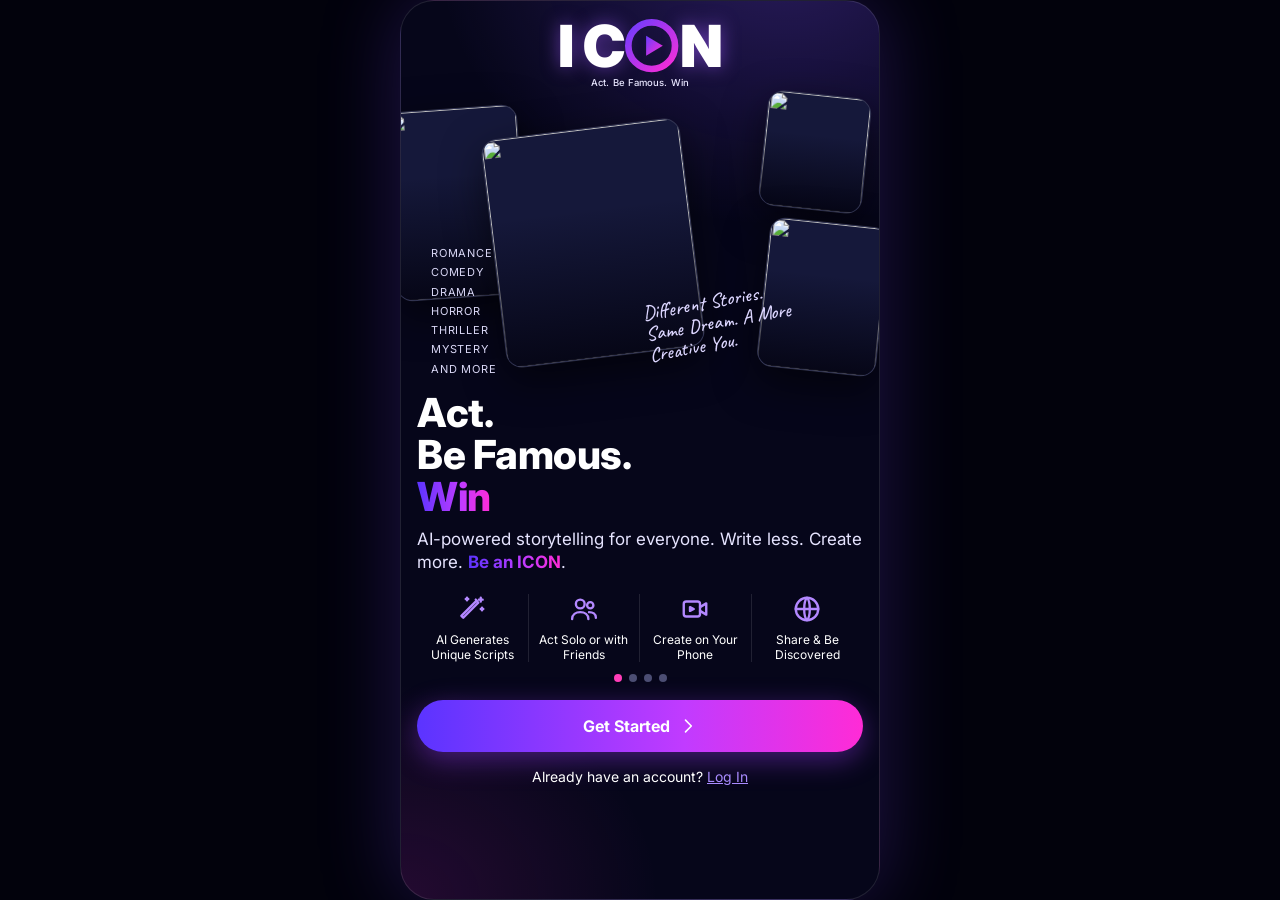
==== index.html @ f83b583f "Added files from Claude ICON project Initial commit" ====
<!doctype html><html><head><meta charset=utf8><meta name=viewport content="width=device-width,initial-scale=1,viewport-fit=cover"><style>:root{color-scheme:light;box-sizing:border-box;padding-top:env(safe-area-inset-top,0px);padding-bottom:env(safe-area-inset-bottom,0px)}html{scroll-padding-top:env(safe-area-inset-top,0px)}body{margin:0;padding:0;font:14px -apple-system,BlinkMacSystemFont,sans-serif;background:#fff;color:#000}img{max-width:100%}[hidden]:not([hidden=until-found i]){display:none!important}</style></head><body>
<title>ICON Stories</title>
<meta name="claude:viewport-fit-sides" content="cover">
<link rel="preconnect" href="https://fonts.googleapis.com">
<link href="https://fonts.googleapis.com/css2?family=Inter:wght@400;500;600;700;800;900&family=Caveat:wght@500&display=swap" rel="stylesheet">
<link rel="stylesheet" href="styles.css">
<style>html,body{background:#02020c;overflow:hidden}</style>
<div id="app" aria-live="polite"></div>
<script src="data.js"></script>
<script src="app.js"></script>
<script src="create.js"></script>

</body></html>
---- styles.css ----
:root{color-scheme:dark;
  --bg:#06061a;--bg2:#0b0c25;--card:#0f1230;--card2:#151937;--line:rgba(255,255,255,.11);
  --text:#fff;--mute:#a9a8c8;--v:#7c4dff;--v2:#a05bff;--p:#ff2bd6;--pink:#ff3db8;--ok:#3ddc97;--warn:#ffb020;--err:#ff5470;--blue:#1877f2;
  --grad:linear-gradient(90deg,#5b34ff,#c13bff 60%,#ff2bd6);
  --safe-b:env(safe-area-inset-bottom,0px);--safe-t:env(safe-area-inset-top,0px);
}
*{box-sizing:border-box;-webkit-tap-highlight-color:transparent}
html,body{margin:0;height:100%;background:#02020c;color:var(--text);font-family:Inter,system-ui,sans-serif;-webkit-font-smoothing:antialiased}
body{display:flex;justify-content:center}
button{font:inherit;color:inherit;background:none;border:0;cursor:pointer;padding:0}
input,select,textarea{font:inherit;color:inherit}
a{color:#a98bff}
#app{width:100%;max-width:480px;height:100%;position:relative;overflow:hidden;background:
 radial-gradient(120% 50% at 80% -5%,rgba(124,77,255,.28),transparent 60%),
 radial-gradient(90% 40% at 0% 100%,rgba(255,43,214,.12),transparent 60%),var(--bg)}
@media(min-width:520px){#app{height:min(100dvh,920px);margin:auto;border-radius:34px;border:1px solid var(--line);box-shadow:0 0 80px rgba(124,77,255,.25)}body{align-items:center}}
.screen{position:absolute;inset:0;overflow-y:auto;overflow-x:hidden;padding:calc(var(--safe-t) + 14px) 16px calc(96px + var(--safe-b));scrollbar-width:none}
.screen.noNav{padding-bottom:calc(28px + var(--safe-b))}
.screen::-webkit-scrollbar{display:none}
.hand{font-family:Caveat,cursive;font-weight:500;color:#dcd6ff;line-height:1.05}
.mute{color:var(--mute)}.sm{font-size:12.5px}.xs{font-size:11px}.center{text-align:center}
.row{display:flex;align-items:center;gap:10px}.sp{justify-content:space-between}.wrap{flex-wrap:wrap}.grow{flex:1;min-width:0}
.gt{background:var(--grad);-webkit-background-clip:text;background-clip:text;color:transparent}
h1{font-size:34px;line-height:1.05;margin:0;font-weight:800;letter-spacing:-.5px}
h2{font-size:19px;margin:0;font-weight:700}h3{font-size:15px;margin:0;font-weight:700}
svg.i{width:20px;height:20px;stroke:currentColor;fill:none;stroke-width:1.9;stroke-linecap:round;stroke-linejoin:round;flex:none}
svg.i.f{fill:currentColor;stroke:none}
/* logo */
.logo{display:inline-flex;flex-direction:column;align-items:center;gap:2px}
.logo .w{display:flex;align-items:center;font-weight:900;letter-spacing:-1px;line-height:1;text-shadow:0 0 18px rgba(160,91,255,.55)}
.logo .w svg{margin:0 1px}
.logo small{font-size:9.5px;font-weight:500;color:#e8e6ff;letter-spacing:.1px;white-space:nowrap}
/* buttons */
.btn{display:flex;align-items:center;justify-content:center;gap:8px;height:52px;border-radius:26px;font-weight:700;font-size:16px;width:100%;border:1px solid var(--line);background:var(--card2)}
.btn.pri{background:var(--grad);border:0;box-shadow:0 8px 28px rgba(160,60,255,.4)}
.btn.google{background:#fff;color:#1b1b2f;border:0}.btn.apple{background:#0e1124}.btn.fb{background:var(--blue);border:0}
.btn.ghost{background:transparent;border:1px solid rgba(160,91,255,.6);color:#d9ccff}
.btn.sm{height:38px;font-size:13.5px;border-radius:19px;width:auto;padding:0 16px}
.btn[disabled]{opacity:.45;cursor:not-allowed;box-shadow:none}
.btn.danger{border-color:rgba(255,84,112,.5);color:#ff8da1;background:transparent}
.iconbtn{width:40px;height:40px;border-radius:50%;display:grid;place-items:center;background:rgba(255,255,255,.06);border:1px solid var(--line)}
.chip{padding:0 15px;height:36px;border-radius:12px;background:var(--card);border:1px solid var(--line);display:inline-flex;align-items:center;gap:7px;font-size:13.5px;font-weight:500;white-space:nowrap;flex:none}
.chip.on{background:linear-gradient(90deg,#5b34ff,#9b4bff);border-color:transparent;font-weight:700}
.chips{display:flex;gap:8px;overflow-x:auto;scrollbar-width:none;margin:0 -16px;padding:2px 16px;scroll-padding:0 16px;touch-action:pan-x pan-y;-webkit-overflow-scrolling:touch;overscroll-behavior-x:contain;cursor:grab}
.chips::-webkit-scrollbar{display:none}
.pill{display:inline-flex;align-items:center;gap:5px;font-size:11px;font-weight:600;padding:3px 9px;border-radius:8px;background:rgba(255,255,255,.1);border:1px solid var(--line)}
.pill.pk{background:#ff2bd6}.pill.vi{background:#6a3dff}.pill.ok{background:rgba(61,220,151,.18);color:var(--ok);border-color:rgba(61,220,151,.4)}
.pill.warn{background:rgba(255,176,32,.15);color:var(--warn);border-color:rgba(255,176,32,.4)}.pill.err{background:rgba(255,84,112,.15);color:var(--err);border-color:rgba(255,84,112,.4)}
/* fields */
.field{display:flex;align-items:center;gap:12px;height:54px;border-radius:16px;background:var(--card);border:1px solid var(--line);padding:0 16px;margin-bottom:12px;color:var(--mute)}
.field input,.field select{flex:1;background:none;border:0;outline:0;color:#fff;min-width:0;height:100%;font-size:15px}
.field:focus-within{border-color:var(--v2);box-shadow:0 0 0 3px rgba(124,77,255,.2)}
.field.bad{border-color:var(--err)}
select option{background:#12142f;color:#fff}
.err-t{color:var(--err);font-size:12.5px;margin:-6px 4px 10px}
.card{background:var(--card);border:1px solid var(--line);border-radius:18px;padding:14px}
.card.glow{border-color:rgba(255,43,214,.7);box-shadow:0 0 18px rgba(255,43,214,.25)}
.sel{background:var(--card);border:1.5px solid var(--line);border-radius:16px;transition:.15s;text-align:center}
.sel.on{border-color:#ff3de8;box-shadow:0 0 16px rgba(255,43,214,.35);background:rgba(255,43,214,.07)}
.sel.off{opacity:.5}
.grid4{display:grid;grid-template-columns:repeat(4,1fr);gap:9px}
.genre{height:80px;display:flex;flex-direction:column;align-items:center;justify-content:center;gap:7px;font-size:13px;font-weight:500}
.genre svg{width:28px;height:28px}
.genre.on svg{color:var(--pink)}
.sec{display:flex;justify-content:space-between;align-items:center;margin:22px 0 11px}
.sec a,.link{font-size:13px;color:#fff;font-weight:500;display:inline-flex;align-items:center;gap:2px;background:none}
/* header */
.top{display:flex;align-items:center;gap:10px;margin-bottom:12px}
.avatar{width:42px;height:42px;border-radius:50%;object-fit:cover;border:2px solid #a05bff;flex:none}
.search{flex:1;height:44px;border-radius:14px;background:rgba(255,255,255,.06);border:1px solid var(--line);display:flex;align-items:center;gap:9px;padding:0 13px;color:var(--mute);font-size:13px;min-width:0}
.search input{flex:1;background:0;border:0;outline:0;color:#fff;min-width:0;font-size:13.5px}
.badge{position:absolute;top:-4px;right:-4px;background:#ff2d55;border-radius:10px;font-size:10px;font-weight:700;min-width:17px;height:17px;display:grid;place-items:center}
.pro{display:inline-flex;align-items:center;gap:6px;border:1.5px solid #c9a227;color:#ffd966;border-radius:14px;padding:6px 13px;font-weight:700;font-size:13.5px;background:rgba(201,162,39,.08)}
/* nav */
nav{position:absolute;left:0;right:0;bottom:0;height:calc(76px + var(--safe-b));padding-bottom:var(--safe-b);background:rgba(8,9,30,.94);backdrop-filter:blur(14px);border-top:1px solid var(--line);border-radius:26px 26px 0 0;display:grid;grid-template-columns:repeat(5,1fr);align-items:center;z-index:20}
nav button{display:flex;flex-direction:column;align-items:center;gap:4px;font-size:12px;color:#d7d6ee;height:100%;justify-content:center}
nav button.on{color:#a05bff;font-weight:700}
nav .plus{margin-top:-30px;height:auto}
nav .plus i{width:58px;height:58px;border-radius:50%;background:linear-gradient(135deg,#6b3dff,#c13bff);display:grid;place-items:center;box-shadow:0 0 0 4px rgba(124,77,255,.25),0 8px 24px rgba(124,77,255,.6)}
nav .plus.on{color:#fff}
nav svg.i{width:24px;height:24px}
/* posters */
.poster{position:relative;border-radius:16px;overflow:hidden;background:#15183a;flex:none}
.poster>img{position:absolute;inset:0;width:100%;height:100%;object-fit:cover}
.poster::after{content:"";position:absolute;inset:0;background:linear-gradient(180deg,transparent 35%,rgba(5,5,20,.92))}
.poster .in{position:absolute;left:0;right:0;bottom:0;padding:10px;z-index:2}
.poster .tl{position:absolute;left:8px;top:8px;z-index:2}
.hs{display:flex;gap:11px;overflow-x:auto;scroll-snap-type:x proximity;margin:0 -16px;padding:0 16px;scroll-padding:0 16px;scrollbar-width:none;touch-action:pan-x pan-y;-webkit-overflow-scrolling:touch;overscroll-behavior-x:contain}
.hs::-webkit-scrollbar{display:none}.hs>*{scroll-snap-align:start}
.stat{display:flex;gap:11px;font-size:12px;align-items:center;color:#e7e5ff}.stat span{display:inline-flex;gap:5px;align-items:center}.stat svg{width:15px;height:15px}
.hero{position:relative;height:410px;margin:0 -16px;overflow:hidden}
.hero .slides{display:flex;height:100%;overflow-x:auto;scroll-snap-type:x mandatory;scrollbar-width:none}
.hero .slides::-webkit-scrollbar{display:none}
.slide{flex:none;width:100%;scroll-snap-align:start;position:relative;padding:20px 18px;display:flex;flex-direction:column;justify-content:flex-end}
.slide>img{position:absolute;inset:0;width:100%;height:100%;object-fit:cover;object-position:60% 30%}
.slide::after{content:"";position:absolute;inset:0;background:linear-gradient(90deg,rgba(6,6,26,.9) 8%,rgba(6,6,26,.1) 70%),linear-gradient(0deg,rgba(6,6,26,1),transparent 45%)}
.slide>*{position:relative;z-index:2}
.dots{display:flex;gap:7px;justify-content:center}.dots i{width:8px;height:8px;border-radius:50%;background:#4b4d73}.dots i.on{background:var(--pink)}
.t-tabs{display:flex;justify-content:space-between;border-bottom:1px solid var(--line);margin-bottom:0}
.t-tabs button{padding:10px 6px;font-size:15px;color:#d1d0ee;border-bottom:2px solid transparent}
.t-tabs button.on{color:#fff;font-weight:700;border-color:#a05bff}
/* steps */
.steps{display:flex;align-items:center;margin:14px 0 18px}
.steps .s{display:flex;flex-direction:column;align-items:center;gap:6px;font-size:12px;color:#d1d0ee}
.steps .s b{width:34px;height:34px;border-radius:50%;border:1.5px solid #5a5c86;display:grid;place-items:center;font-size:14px}
.steps .s.on b{background:linear-gradient(135deg,#6b3dff,#c13bff);border-color:transparent;box-shadow:0 0 14px rgba(160,91,255,.7)}
.steps .s.on{color:#fff;font-weight:700}
.steps .s.done b{background:#6a3dff;border-color:transparent}
.steps .ln{flex:1;height:2px;background:#4b3fa8;margin:0 2px 20px}
.bar{height:8px;border-radius:5px;background:rgba(255,255,255,.1);overflow:hidden}.bar>i{display:block;height:100%;background:var(--grad);border-radius:5px;transition:width .3s}
/* profile */
.stats{display:grid;grid-template-columns:repeat(5,1fr);border:1px solid var(--line);border-radius:16px;background:var(--card);padding:12px 0}
.stats div{text-align:center;border-right:1px solid var(--line)}.stats div:last-child{border:0}.stats b{display:block;font-size:17px}.stats span{font-size:11px;color:var(--mute)}
.thumb{width:140px;flex:none;position:relative}
.thumb .poster{height:88px;border-radius:12px}.thumb .poster::after{display:none}
.dur{position:absolute;right:6px;bottom:6px;background:rgba(0,0,0,.7);border-radius:6px;padding:1px 6px;font-size:11px;z-index:2}
.pl{width:112px;flex:none;border:1px solid var(--line);border-radius:14px;overflow:hidden;background:var(--card)}
.pl .poster{height:62px;border-radius:0}.pl .poster::after{display:none}.pl .m{padding:7px 9px;display:flex;gap:7px;align-items:center;font-size:12px;font-weight:600}
/* sheets / modal */
.overlay{position:absolute;inset:0;z-index:70;background:rgba(2,2,14,.72);display:flex;align-items:flex-end;animation:fade .2s}
.sheet{width:100%;background:#10132f;border-radius:26px 26px 0 0;border:1px solid var(--line);padding:18px 16px calc(22px + var(--safe-b));max-height:88%;overflow:auto;animation:up .25s}
.sheet .grab{width:44px;height:4px;border-radius:2px;background:#4b4d73;margin:0 auto 14px}
@keyframes up{from{transform:translateY(40px);opacity:0}}@keyframes fade{from{opacity:0}}
.toast{position:absolute;left:16px;right:16px;bottom:96px;background:#1c1f45;border:1px solid rgba(160,91,255,.5);padding:12px 14px;border-radius:14px;z-index:90;font-size:13.5px;animation:up .25s;box-shadow:0 8px 30px rgba(0,0,0,.5)}
.player{position:absolute;inset:0;z-index:60;background:#000;display:flex;flex-direction:column}
.player video,.player .pimg{position:absolute;inset:0;width:100%;height:100%;object-fit:cover}
.player .shade{position:absolute;inset:0;background:linear-gradient(180deg,rgba(0,0,0,.5),transparent 25%,transparent 55%,rgba(0,0,0,.9))}
.player .ui{position:relative;z-index:3;flex:1;display:flex;flex-direction:column;padding:calc(var(--safe-t) + 14px) 16px calc(22px + var(--safe-b))}
.rail{position:absolute;right:12px;bottom:150px;display:flex;flex-direction:column;gap:18px;align-items:center;z-index:4}
.rail button{display:flex;flex-direction:column;align-items:center;gap:3px;font-size:12px}
.rail svg{width:30px;height:30px}
.cam{position:relative;border-radius:20px;overflow:hidden;background:#000;aspect-ratio:3/4;border:1px solid var(--line)}
.cam video{width:100%;height:100%;object-fit:cover;transform:scaleX(-1)}
.cam video.back{transform:none}
.rec-t{position:absolute;left:12px;top:12px;background:rgba(0,0,0,.6);border-radius:16px;padding:6px 12px;font-weight:600;display:flex;align-items:center;gap:8px;font-variant-numeric:tabular-nums}
.rec-t i{width:11px;height:11px;border-radius:50%;background:#ff3b30}
.rec-t.live i{animation:bl 1s infinite}@keyframes bl{50%{opacity:.2}}
.recbtn{width:76px;height:76px;border-radius:50%;border:4px solid #fff;display:grid;place-items:center;background:rgba(0,0,0,.25)}
.recbtn i{width:56px;height:56px;border-radius:50%;background:#ff3b30;transition:.15s}
.recbtn.live i{width:30px;height:30px;border-radius:8px}
.teleprompter{background:rgba(8,9,30,.82);backdrop-filter:blur(6px);border:1px solid var(--line);border-radius:16px;padding:12px;font-size:14px;line-height:1.5}
.line b{color:#d7b8ff}
.lock{display:flex;gap:10px;align-items:center;padding:12px;border:1px dashed #4b4d73;border-radius:14px;color:var(--mute);font-size:13px}
.ep{display:flex;gap:12px;align-items:center;padding:12px;border-radius:14px;background:var(--card);border:1px solid var(--line);margin-bottom:9px}
.ep .n{width:36px;height:36px;border-radius:10px;background:rgba(124,77,255,.2);display:grid;place-items:center;font-weight:800;color:#c9b3ff;flex:none}
.lb{display:flex;align-items:center;gap:12px;padding:11px 12px;border-radius:14px;background:var(--card);border:1px solid var(--line);margin-bottom:8px}
.lb .rk{width:30px;text-align:center;font-weight:800;font-size:16px}
.lb.me{border-color:var(--pink);background:rgba(255,43,214,.08)}
.lb img{width:46px;height:46px;border-radius:12px;object-fit:cover}
.chk{display:flex;gap:12px;align-items:flex-start;padding:11px 0;font-size:13.5px;border-bottom:1px solid var(--line)}
.chk .bx{width:22px;height:22px;border-radius:7px;border:1.5px solid #6b6d99;display:grid;place-items:center;flex:none;margin-top:1px}
.chk.on .bx{background:#6a3dff;border-color:#6a3dff}
.tier{border-radius:20px;border:1.5px solid var(--line);background:var(--card);padding:16px;margin-bottom:12px}
.tier.cur{border-color:#a05bff;box-shadow:0 0 18px rgba(124,77,255,.3)}.tier.rec{border-color:#ff3de8}
.tier ul{list-style:none;padding:0;margin:10px 0;display:grid;gap:7px;font-size:13.5px}
.tier li{display:flex;gap:8px;align-items:center}.tier li svg{color:var(--ok);width:17px;height:17px}
.spin{width:22px;height:22px;border-radius:50%;border:3px solid rgba(255,255,255,.2);border-top-color:#c13bff;animation:sp 1s linear infinite;flex:none}@keyframes sp{to{transform:rotate(360deg)}}
textarea{width:100%;background:var(--card);border:1px solid var(--line);border-radius:16px;padding:14px;min-height:76px;resize:none;outline:0;font-size:14px}
.drop{display:flex;flex-direction:column;gap:2px;flex:1;background:var(--card);border:1px solid var(--line);border-radius:14px;padding:8px 12px;min-width:0}
.drop label{font-size:11px;color:var(--mute)}.drop select{background:0;border:0;outline:0;font-size:14.5px;font-weight:500;appearance:none;width:100%}
.wel{background-size:cover;background-position:center}
.collage{position:relative;height:300px;margin:6px -16px 0}
.collage .poster{position:absolute;transform:rotate(-6deg);box-shadow:0 14px 40px rgba(0,0,0,.55);border:1px solid rgba(255,255,255,.12)}
.slides2{display:flex;overflow-x:auto;scroll-snap-type:x mandatory;margin:0 -16px;scrollbar-width:none}.slides2::-webkit-scrollbar{display:none}
.slides2>div{flex:none;width:100%;scroll-snap-align:start;padding:0 16px}
.feat{display:grid;grid-template-columns:repeat(4,1fr);margin:18px 0 12px}
.feat div{text-align:center;font-size:12px;padding:0 4px;border-right:1px solid var(--line);display:flex;flex-direction:column;align-items:center;gap:8px}.feat div:last-child{border:0}.feat svg{width:30px;height:30px;color:#b388ff}
.empty{text-align:center;color:var(--mute);padding:30px 10px;font-size:14px}
.hr{display:flex;align-items:center;gap:12px;color:var(--mute);font-size:13px;margin:14px 0}.hr:before,.hr:after{content:"";flex:1;height:1px;background:var(--line)}
@media (prefers-reduced-motion:reduce){*{animation:none!important;transition:none!important}}
:focus-visible{outline:2px solid #c9b3ff;outline-offset:2px}

/* logged-out landing */
.screen.landing{display:flex;flex-direction:column;padding-bottom:calc(20px + var(--safe-b));background:radial-gradient(120% 40% at 50% 100%,rgba(255,43,214,.22),transparent 70%)}
.lbar{display:flex;justify-content:space-between;align-items:center;margin-bottom:12px}
.lslides{flex:1;min-height:420px;display:flex;overflow-x:auto;scroll-snap-type:x mandatory;margin:0 -16px;scrollbar-width:none}.lslides::-webkit-scrollbar{display:none}
.ls{flex:none;width:100%;scroll-snap-align:center;padding:0 16px;position:relative}
.lcard{position:relative;height:100%;min-height:420px;border:1px solid var(--line);border-radius:22px;overflow:hidden;background:#0c0d26}
.lcap{position:absolute;inset:auto 0 0;padding:70px 18px 26px;background:linear-gradient(180deg,transparent,rgba(6,6,26,.96) 55%);text-align:center}
.lcap h1{font-size:30px}
.mosaic{display:grid;grid-template-columns:repeat(3,1fr);gap:8px;padding:8px}
.mcol{display:flex;flex-direction:column;gap:8px}
.mt{position:relative;border-radius:10px;overflow:hidden;background:#15183a}
.mt img{position:absolute;inset:0;width:100%;height:100%;object-fit:cover}
.mt::after{content:"";position:absolute;inset:0;background:linear-gradient(180deg,rgba(0,0,0,.05) 35%,rgba(5,5,20,.9))}
.mt b{position:absolute;left:8px;right:8px;bottom:8px;z-index:2;font-size:15px;font-weight:900;line-height:1;text-transform:uppercase;letter-spacing:.2px;text-shadow:0 2px 8px #000}
.mk{position:absolute;left:7px;top:7px;z-index:2}
.lfade{position:absolute;inset:0 16px auto;height:62%;overflow:hidden;opacity:.6;-webkit-mask-image:linear-gradient(#000 30%,transparent);mask-image:linear-gradient(#000 30%,transparent)}
.lbody{position:absolute;inset:auto 16px 6px}
.lbody h1{font-size:34px;margin-bottom:20px}
.lchk{list-style:none;margin:0;padding:0 8px;display:grid;gap:18px;font-size:18px}
.lchk li{display:flex;gap:14px;align-items:center;color:#e8e6ff}.lchk svg{color:#ff3db8;width:26px;height:26px;stroke-width:2.4}
.lcta{border:1.5px solid rgba(255,61,184,.65);background:linear-gradient(180deg,rgba(60,10,70,.55),rgba(40,8,50,.75));border-radius:20px;padding:18px}
.lcta b{font-size:17px}

/* bottom-sheet dropdown */
.dd{display:flex;align-items:center;justify-content:space-between;gap:8px;width:100%;min-width:0;text-align:left;background:var(--card);border:1px solid var(--line);border-radius:14px;padding:8px 12px;min-height:54px}
.dd .ddt{display:flex;flex-direction:column;gap:2px;min-width:0}
.dd .ddl{font-size:11px;color:var(--mute)}
.dd .ddv{font-size:14.5px;font-weight:500;white-space:nowrap;overflow:hidden;text-overflow:ellipsis}
.dd .ddv.ph{color:var(--mute)}
.dd svg{color:var(--mute);width:18px;height:18px}
.dd.cmp{min-height:48px}.dd.cmp .ddl{display:none}
.dd:active{border-color:var(--v2)}
.ddh{font-size:26px;font-weight:800;letter-spacing:-.3px;margin:4px 0 8px}
.ddlist{max-height:min(46dvh,420px);overflow-y:auto;scrollbar-width:none}.ddlist::-webkit-scrollbar{display:none}
.ddr{display:flex;justify-content:space-between;align-items:center;width:100%;height:60px;font-size:17px;text-align:left;border-bottom:1px solid var(--line)}
.ddr:last-child{border-bottom:0}
.ddr svg{width:22px;height:22px;color:#fff;opacity:0}
.ddr[aria-selected=true]{font-weight:700}.ddr[aria-selected=true] svg{opacity:1}
.overlay .sheet{border-radius:30px 30px 0 0;padding:14px 20px calc(26px + var(--safe-b))}

/* editor, filters, upload emphasis */
.capov{position:absolute;left:12px;right:12px;z-index:3;text-align:center;font-weight:800;font-size:20px;line-height:1.2;text-shadow:0 2px 10px #000,0 0 3px #000;pointer-events:none}
.capov.top{top:70px}.capov.middle{top:45%}.capov.bottom{bottom:130px}
.cam .capov{font-size:15px}.cam .capov.top{top:14px}.cam .capov.bottom{bottom:14px}
.upl{margin-top:14px;border:1.5px solid transparent;border-radius:18px;padding:14px;background:linear-gradient(var(--card),var(--card)) padding-box,var(--grad) border-box}
.upl .btn{margin-top:12px}
.ft{width:92px;flex:none;text-align:center;font-size:12px;border-radius:12px;border:2px solid transparent;padding:4px}
.ft img{width:100%;height:96px;object-fit:cover;border-radius:9px;display:block;margin-bottom:6px}
.ft[aria-pressed=true]{border-color:#ff3de8;font-weight:700}
.fgrid{display:grid;grid-template-columns:repeat(3,1fr);gap:8px;max-height:min(46dvh,400px);overflow-y:auto}
.fgrid .ft{width:auto}
.editor .ui{padding-bottom:calc(14px + var(--safe-b))}
.editor .stage{position:relative;flex:1;min-height:0;border-radius:16px;overflow:hidden;background:#000;display:grid;place-items:center;margin:10px 0}
.editor .stage video,.editor .stage img{width:100%;height:100%;object-fit:contain}
.editor .stage .capov.bottom{bottom:16px}.editor .stage .capov.top{top:16px}
.panel{background:rgba(12,14,40,.9);border:1px solid var(--line);border-radius:16px;padding:12px;min-height:150px}
.panel label{display:flex;justify-content:space-between;font-size:12.5px;color:var(--mute);margin-top:8px}
.panel input[type=range]{width:100%;accent-color:#a05bff;height:28px}
.etabs{display:flex;gap:6px;overflow-x:auto;scrollbar-width:none;margin:10px 0 8px}.etabs::-webkit-scrollbar{display:none}
.etabs .chip{height:34px;font-size:13px}
.mic{display:flex;align-items:flex-end;justify-content:center;gap:5px;height:90px;margin-top:18px}
.mic i{width:7px;border-radius:4px;background:var(--grad);height:12%;transition:height .08s}
.seg{display:flex;gap:6px;margin:14px 0 4px}.seg .chip{flex:1;justify-content:center}

/* comments */
.sheet.cmsheet{display:flex;flex-direction:column;height:82%;max-height:82%;overflow:hidden}
.cmlist{flex:1;min-height:0;overflow-y:auto;scrollbar-width:none;margin:0 -4px;padding:0 4px}.cmlist::-webkit-scrollbar{display:none}
.cmi{display:flex;gap:10px;padding:12px 0;border-bottom:1px solid var(--line)}.cmi:last-child{border:0}
.cmt{font-size:14.5px;line-height:1.45;margin-top:3px;word-break:break-word;white-space:pre-wrap}
.cmact{gap:14px;margin-top:6px;min-height:28px}
.cmlike{display:inline-flex;align-items:center;gap:5px;font-size:12.5px;color:var(--mute);padding:4px 2px}.cmlike svg{width:17px;height:17px}.cmlike.on{color:#ff3db8}
.cmlink{font-size:12.5px;font-weight:600;color:#c9b3ff;padding:4px 2px}
.cmbar{display:flex;align-items:center;gap:10px;padding-top:12px;border-top:1px solid var(--line);margin-top:8px}
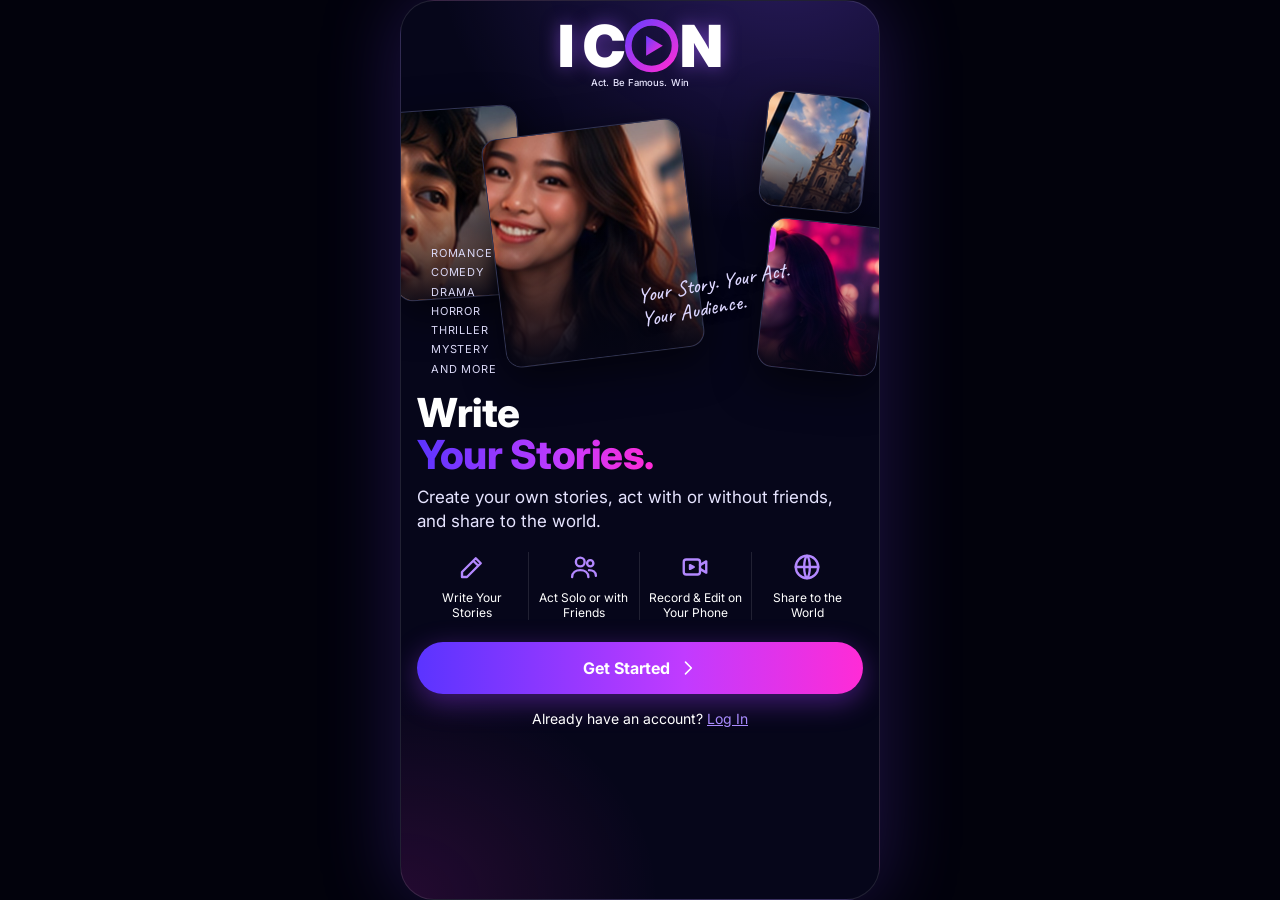
==== commit a4b710ad: "Added files and changes to app. Ver 1.1" ====
--- a/index.html
+++ b/index.html
@@ -1,5 +1,5 @@
 <!doctype html><html><head><meta charset=utf8><meta name=viewport content="width=device-width,initial-scale=1,viewport-fit=cover"><style>:root{color-scheme:light;box-sizing:border-box;padding-top:env(safe-area-inset-top,0px);padding-bottom:env(safe-area-inset-bottom,0px)}html{scroll-padding-top:env(safe-area-inset-top,0px)}body{margin:0;padding:0;font:14px -apple-system,BlinkMacSystemFont,sans-serif;background:#fff;color:#000}img{max-width:100%}[hidden]:not([hidden=until-found i]){display:none!important}</style></head><body>
-<title>ICON Stories</title>
+<title>ICON App Prototype</title>
 <meta name="claude:viewport-fit-sides" content="cover">
 <link rel="preconnect" href="https://fonts.googleapis.com">
 <link href="https://fonts.googleapis.com/css2?family=Inter:wght@400;500;600;700;800;900&family=Caveat:wght@500&display=swap" rel="stylesheet">
@@ -9,5 +9,6 @@
 <script src="data.js"></script>
 <script src="app.js"></script>
 <script src="create.js"></script>
+<script src="people.js"></script>
 
 </body></html>
--- a/styles.css
+++ b/styles.css
@@ -243,3 +243,41 @@
 .cmlike{display:inline-flex;align-items:center;gap:5px;font-size:12.5px;color:var(--mute);padding:4px 2px}.cmlike svg{width:17px;height:17px}.cmlike.on{color:#ff3db8}
 .cmlink{font-size:12.5px;font-weight:600;color:#c9b3ff;padding:4px 2px}
 .cmbar{display:flex;align-items:center;gap:10px;padding-top:12px;border-top:1px solid var(--line);margin-top:8px}
+
+.rpl{display:flex;flex-direction:column;gap:8px;margin-top:12px}
+.rpo{display:flex;align-items:center;gap:12px;min-height:52px;padding:12px 18px;border-radius:16px;background:var(--card);border:1px solid var(--line);color:#fff;font:600 15px Inter,sans-serif;text-align:left;cursor:pointer}
+.rpo .rd{width:20px;height:20px;border-radius:50%;border:2px solid #6b6d99;flex:none;position:relative}
+.rpo[aria-pressed=true]{border-color:var(--v);background:rgba(124,77,255,.16)}
+.rpo[aria-pressed=true] .rd{border-color:var(--v)}
+.rpo[aria-pressed=true] .rd::after{content:"";position:absolute;inset:3px;border-radius:50%;background:var(--v)}
+.rpt{width:100%;box-sizing:border-box;background:var(--card);border:1px solid var(--line);border-radius:16px;color:#fff;padding:14px 18px;font:500 15px Inter,sans-serif;resize:none}
+.rpt:focus{outline:2px solid var(--v);border-color:transparent}
+
+/* leaderboard v2 */
+.lbt{font-size:38px;text-align:center;margin:2px 0 4px;background:linear-gradient(90deg,#fff 40%,#ff7ae8);-webkit-background-clip:text;background-clip:text;color:transparent}
+.prizecard{margin:12px 0 4px;padding:14px;border-radius:18px;background:linear-gradient(135deg,rgba(124,77,255,.28),rgba(255,43,214,.16));border:1px solid rgba(255,200,61,.35)}
+.prow{display:grid;grid-template-columns:repeat(3,1fr);gap:8px}
+.pz{border-radius:14px;padding:10px 6px;text-align:center;background:rgba(6,6,26,.55);border:1px solid var(--line)}
+.pz span{display:block;font-size:12px;color:var(--mute);font-weight:700}.pz b{font-size:16px}
+.pz.p1{border-color:#ffc83d}.pz.p1 b{color:#ffd86b;font-size:18px}.pz.p2 b{color:#dfe5ff}.pz.p3 b{color:#ffb070}
+.podium{display:grid;grid-template-columns:1fr 1.2fr 1fr;gap:8px;align-items:end;margin:14px 0 10px}
+.pod{position:relative;border-radius:18px;overflow:hidden;border:1px solid var(--line);cursor:pointer;aspect-ratio:3/4.5;background:var(--card)}
+.pod.p1{aspect-ratio:3/5.2;border:2px solid #ffc83d;box-shadow:0 0 26px rgba(255,200,61,.45)}
+.pod.p2{border-color:#c9d1ff}.pod.p3{border-color:#ff9a3d}
+.pod img{position:absolute;inset:0;width:100%;height:100%;object-fit:cover}
+.pod .shade{position:absolute;inset:0;background:linear-gradient(180deg,rgba(6,6,26,0) 35%,rgba(6,6,26,.92))}
+.pod .rn{position:absolute;left:8px;top:6px;display:grid;justify-items:center;line-height:1}.pod .rn b{font-size:26px;text-shadow:0 2px 6px rgba(0,0,0,.6)}
+.pod .info{position:absolute;left:8px;right:8px;bottom:8px;display:grid;gap:4px;justify-items:start}
+.pod .pt{font-size:13px;line-height:1.15;display:-webkit-box;-webkit-line-clamp:2;-webkit-box-orient:vertical;overflow:hidden}.pod.p1 .pt{font-size:15px}
+.pod .pg{font-size:10.5px;padding:2px 8px}.pod .pv{display:flex;align-items:center;gap:5px;font-weight:700;font-size:13px}.pod .pv .i{width:15px}
+.prz{background:linear-gradient(90deg,#ffd86b,#ff9f3d);color:#2a1700;font-weight:800;border-radius:999px;padding:3px 10px;font-size:12.5px}
+.lbr{display:flex;align-items:center;gap:10px;padding:10px 10px;margin-bottom:8px;border-radius:16px;background:var(--card);border:1px solid var(--line)}
+.lbr.me{border-color:#a05bff;background:rgba(124,77,255,.14)}
+.lbr .rk{width:24px;text-align:center;font-weight:800;font-size:17px;flex:none}
+.lbr img{width:56px;height:48px;border-radius:10px;object-fit:cover;flex:none}
+.lbr .tt{display:block;white-space:nowrap;overflow:hidden;text-overflow:ellipsis}
+.lbr .pg{font-size:11px;padding:2px 8px}.lbr .vw{display:flex;align-items:center;gap:5px;justify-content:flex-end}.lbr .vw .i{width:16px}.lbr .lc{margin-top:2px;white-space:nowrap}
+.dotsb{width:32px;height:36px;color:#d9d7f5;flex:none;display:grid;place-items:center}
+.ptable{display:grid;gap:6px;margin-top:10px}.ptable>div{display:grid;grid-template-columns:70px repeat(3,1fr);gap:6px;align-items:center;padding:10px;border-radius:12px;background:var(--card);text-align:center}
+.ptable>div span:first-child{text-align:left;color:var(--mute);font-weight:700}.ptable .ph{background:none;color:var(--mute);font-size:12px;padding:0 10px}
+.prow2{display:flex;align-items:center;gap:10px;padding:10px 0;border-bottom:1px solid var(--line)}
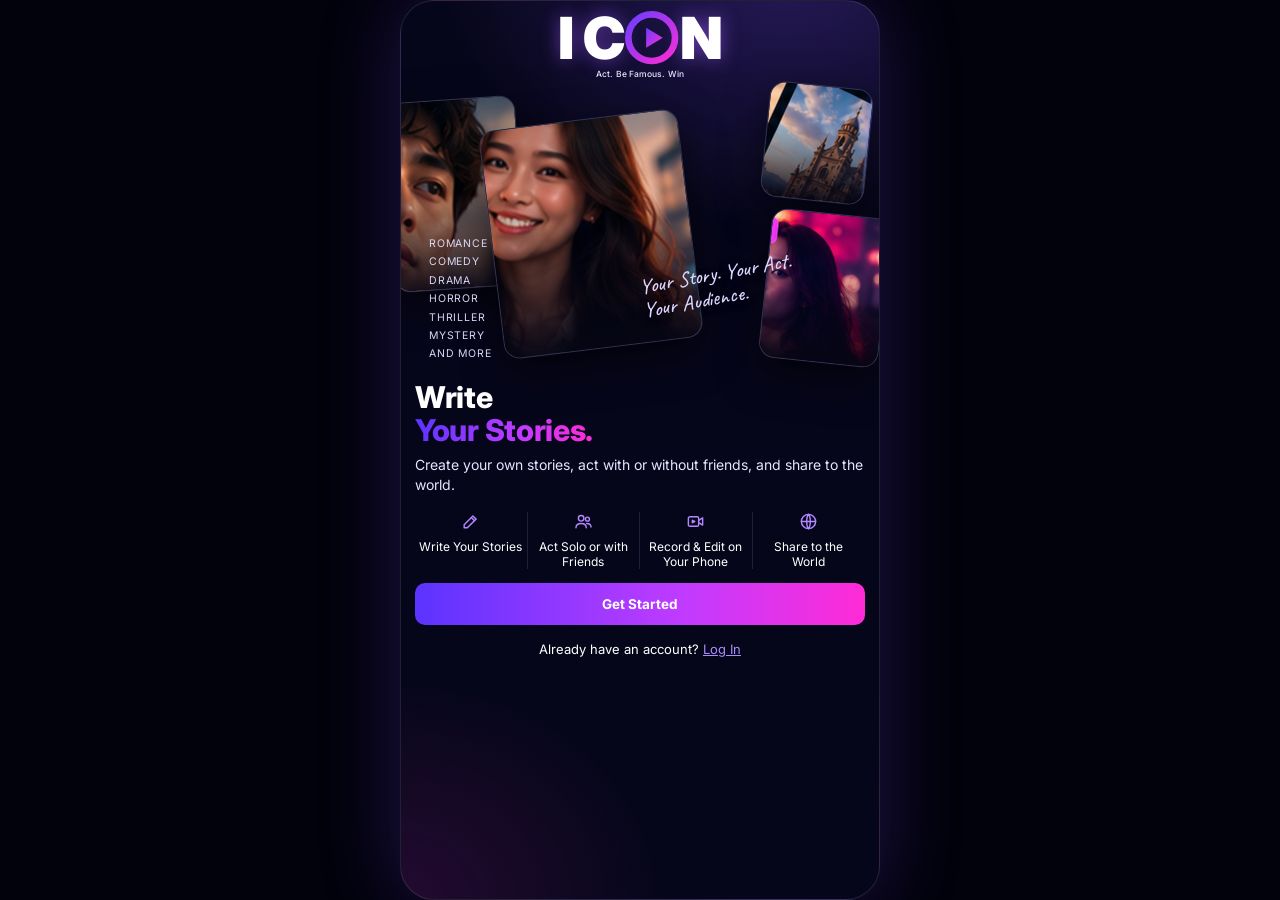
==== commit 1eb38c71: "Add files via upload" ====
--- a/index.html
+++ b/index.html
@@ -8,7 +8,8 @@
 <div id="app" aria-live="polite"></div>
 <script src="data.js"></script>
 <script src="app.js"></script>
+<script src="ui.js"></script>
+<script src="social.js"></script>
 <script src="create.js"></script>
-<script src="people.js"></script>
 
 </body></html>
--- a/styles.css
+++ b/styles.css
@@ -71,14 +71,6 @@
 .search input{flex:1;background:0;border:0;outline:0;color:#fff;min-width:0;font-size:13.5px}
 .badge{position:absolute;top:-4px;right:-4px;background:#ff2d55;border-radius:10px;font-size:10px;font-weight:700;min-width:17px;height:17px;display:grid;place-items:center}
 .pro{display:inline-flex;align-items:center;gap:6px;border:1.5px solid #c9a227;color:#ffd966;border-radius:14px;padding:6px 13px;font-weight:700;font-size:13.5px;background:rgba(201,162,39,.08)}
-/* nav */
-nav{position:absolute;left:0;right:0;bottom:0;height:calc(76px + var(--safe-b));padding-bottom:var(--safe-b);background:rgba(8,9,30,.94);backdrop-filter:blur(14px);border-top:1px solid var(--line);border-radius:26px 26px 0 0;display:grid;grid-template-columns:repeat(5,1fr);align-items:center;z-index:20}
-nav button{display:flex;flex-direction:column;align-items:center;gap:4px;font-size:12px;color:#d7d6ee;height:100%;justify-content:center}
-nav button.on{color:#a05bff;font-weight:700}
-nav .plus{margin-top:-30px;height:auto}
-nav .plus i{width:58px;height:58px;border-radius:50%;background:linear-gradient(135deg,#6b3dff,#c13bff);display:grid;place-items:center;box-shadow:0 0 0 4px rgba(124,77,255,.25),0 8px 24px rgba(124,77,255,.6)}
-nav .plus.on{color:#fff}
-nav svg.i{width:24px;height:24px}
 /* posters */
 .poster{position:relative;border-radius:16px;overflow:hidden;background:#15183a;flex:none}
 .poster>img{position:absolute;inset:0;width:100%;height:100%;object-fit:cover}
@@ -281,3 +273,306 @@
 .ptable{display:grid;gap:6px;margin-top:10px}.ptable>div{display:grid;grid-template-columns:70px repeat(3,1fr);gap:6px;align-items:center;padding:10px;border-radius:12px;background:var(--card);text-align:center}
 .ptable>div span:first-child{text-align:left;color:var(--mute);font-weight:700}.ptable .ph{background:none;color:var(--mute);font-size:12px;padding:0 10px}
 .prow2{display:flex;align-items:center;gap:10px;padding:10px 0;border-bottom:1px solid var(--line)}
+
+/* ============ v2: compact, Instagram-style ============ */
+body{font-size:13px}
+h1{font-size:22px;letter-spacing:-.3px;line-height:1.1}
+h2{font-size:15px}h3{font-size:13.5px}
+.sm{font-size:12px}.xs{font-size:10.5px}
+.ell{white-space:nowrap;overflow:hidden;text-overflow:ellipsis}
+.screen{padding:calc(var(--safe-t) + 6px) 14px calc(88px + var(--safe-b))}
+.screen.noNav{padding-bottom:calc(20px + var(--safe-b))}
+.screen.flush{padding:0;overflow:hidden}
+svg.i{width:19px;height:19px;stroke-width:1.8}
+svg.i.fs{fill:currentColor}
+.btn{height:42px;font-size:13.5px;border-radius:10px;gap:6px}
+.btn.pri{box-shadow:none}
+.btn.sm{height:30px;font-size:12.5px;border-radius:8px;padding:0 12px}
+.btn.glass{background:rgba(255,255,255,.16);border:0;backdrop-filter:blur(8px);color:#fff}
+.iconbtn{width:34px;height:34px}
+.chip{height:30px;padding:0 12px;border-radius:15px;font-size:12.5px}
+.chips{gap:6px}.chips.sub{margin-top:10px}
+.field{height:44px;border-radius:12px;padding:0 12px;margin-bottom:10px;gap:10px}
+.field input,.field select{font-size:14px}
+.field.sm2{height:40px;margin:4px 0 8px}
+.card{border-radius:14px;padding:12px}
+.sec{margin:16px 0 8px}
+.sec h2{font-size:14.5px}
+.sec a,.link{font-size:12px}
+.avatar{width:36px;height:36px;border-width:1.5px}
+.pill{font-size:10.5px;padding:2px 8px;border-radius:7px}
+.dd{min-height:44px;border-radius:12px;padding:6px 12px}.dd .ddv{font-size:13.5px}.dd .ddl{font-size:10.5px}
+.dd.cmp{min-height:42px}
+.ddh{font-size:18px;margin:2px 0 6px}
+.ddr{height:46px;font-size:14.5px}
+.overlay .sheet,.sheet{padding:12px 16px calc(18px + var(--safe-b));border-radius:20px 20px 0 0}
+.sheet .grab{margin-bottom:10px;height:3px;width:36px}
+.toast{bottom:calc(76px + var(--safe-b));padding:10px 12px;font-size:12.5px;border-radius:12px}
+.empty{padding:26px 10px;font-size:13px}
+.hand{font-size:inherit}
+.stat{font-size:11.5px;gap:10px}.stat svg{width:14px;height:14px}
+textarea{border-radius:12px;padding:10px 12px;min-height:60px;font-size:13px}
+.bar{height:6px}
+.err-t{font-size:11.5px}
+.hr{margin:10px 0;font-size:12px}
+.logo small{font-size:8.5px}
+
+/* floating bottom nav (Facebook-style pill) */
+nav{position:absolute;left:14px;right:14px;bottom:calc(10px + var(--safe-b));height:48px;padding:0 6px;border-radius:24px;border:1px solid var(--line);background:rgba(16,18,44,.86);backdrop-filter:blur(18px);-webkit-backdrop-filter:blur(18px);display:flex;justify-content:space-around;align-items:center;z-index:20;box-shadow:0 8px 26px rgba(0,0,0,.5)}
+nav button{position:relative;width:52px;height:38px;border-radius:19px;display:grid;place-items:center;color:#cfcde8}
+nav button.on{background:rgba(255,255,255,.13);color:#fff}
+nav svg.i{width:23px;height:23px;stroke-width:1.7}
+nav .me{width:25px;height:25px;border-radius:50%;object-fit:cover;display:block}
+nav button.on .me{box-shadow:0 0 0 2px #14163a,0 0 0 3.5px #b86bff}
+
+/* header */
+.hdr{display:flex;align-items:center;justify-content:space-between;height:40px;margin-bottom:2px;gap:6px}
+.hlogo{cursor:pointer;display:flex}
+.hbtn{width:36px;height:36px;display:grid;place-items:center;border-radius:50%;color:#fff;position:relative;flex:none}
+.hbtn svg.i{width:22px;height:22px}
+.dot{position:absolute;top:3px;right:2px;min-width:15px;height:15px;border-radius:8px;background:#ff3040;font-size:9px;font-weight:700;display:grid;place-items:center;padding:0 3px;color:#fff;border:1.5px solid var(--bg)}
+.htitle{font-size:15px;font-weight:700;flex:1;text-align:center}.htitle.left{text-align:left;font-size:17px}
+.hside{width:36px;display:flex;justify-content:flex-end}
+.search{flex:1;height:36px;border-radius:10px;background:rgba(255,255,255,.08);border:0;display:flex;align-items:center;gap:8px;padding:0 10px;color:var(--mute);min-width:0}
+.search input{flex:1;background:0;border:0;outline:0;color:#fff;min-width:0;font-size:13.5px}
+.search svg.i{width:17px;height:17px}
+
+/* tabs & single-line filters */
+.tabs{display:flex;gap:13px;overflow-x:auto;scrollbar-width:none;border-bottom:1px solid var(--line);margin:0 -14px;padding:0 14px;cursor:grab}
+.tabs::-webkit-scrollbar{display:none}
+.tabs button{flex:none;padding:9px 0 8px;font-size:12.5px;font-weight:600;color:var(--mute);border-bottom:2px solid transparent;white-space:nowrap}
+.tabs button.on{color:#fff;border-color:#fff}
+.fline{display:flex;gap:6px;overflow-x:auto;scrollbar-width:none;margin:8px -14px 6px;padding:0 14px;flex-wrap:nowrap}
+.fline::-webkit-scrollbar{display:none}
+.fc{flex:none;display:inline-flex;align-items:center;gap:4px;height:28px;padding:0 9px 0 11px;border-radius:14px;background:rgba(255,255,255,.08);border:1px solid var(--line);font-size:12px;font-weight:600;white-space:nowrap}
+.fc.on{background:rgba(124,77,255,.28);border-color:rgba(160,110,255,.7)}
+.fc svg.i{width:13px;height:13px;color:var(--mute)}
+
+/* video cards and explore grid */
+.vc{flex:none;cursor:pointer}
+.vc .poster::after,.egi::after{content:"";position:absolute;inset:0;background:linear-gradient(180deg,transparent 45%,rgba(4,4,16,.85))}
+.vc .in{padding:7px}
+.vt{font-weight:700;font-size:11.5px;line-height:1.15;display:-webkit-box;-webkit-line-clamp:2;-webkit-box-orient:vertical;overflow:hidden}
+.vs{display:flex;align-items:center;gap:4px;font-size:10.5px;color:#e7e5ff;margin-top:2px}.vs svg.i{width:11px;height:11px}
+.rk{position:absolute;left:6px;top:6px;z-index:2;background:rgba(0,0,0,.6);border-radius:6px;min-width:18px;height:18px;padding:0 5px;display:grid;place-items:center;font-size:11px;font-weight:800}
+.fg{position:absolute;right:6px;top:5px;z-index:2;font-size:13px;line-height:1;text-shadow:0 1px 4px rgba(0,0,0,.6)}
+.pl{position:absolute;z-index:2;right:6px;bottom:6px;width:18px;height:18px;border-radius:50%;background:rgba(0,0,0,.5);display:grid;place-items:center}.pl svg{width:9px;height:9px}
+.vc .pl{display:none}
+.eg{display:grid;grid-template-columns:repeat(3,1fr);gap:2px;margin:6px -14px 0}
+.egi{position:relative;aspect-ratio:3/4;overflow:hidden;background:#15183a;cursor:pointer}
+.egi img{position:absolute;inset:0;width:100%;height:100%;object-fit:cover}
+.egi .rk{top:5px;left:5px}
+.egm{position:absolute;left:6px;bottom:5px;z-index:2;display:flex;align-items:center;gap:3px;font-size:10.5px;font-weight:700}.egm svg.i{width:11px;height:11px}
+.egt{position:absolute;left:6px;right:6px;bottom:19px;z-index:2;font-size:10.5px;font-weight:600;line-height:1.15;display:-webkit-box;-webkit-line-clamp:1;-webkit-box-orient:vertical;overflow:hidden;opacity:.95}
+.stag{position:absolute;left:5px;top:5px;z-index:2;font-size:9.5px;font-weight:700;background:rgba(0,0,0,.65);padding:2px 6px;border-radius:5px}.stag.warn{background:rgba(255,176,32,.9);color:#2a1700}
+.ring{display:inline-grid;place-items:center;border-radius:50%;padding:2px;background:linear-gradient(135deg,#7c4dff,#c13bff 55%,#ff2bd6);flex:none}
+.ring img{width:100%;height:100%;border-radius:50%;object-fit:cover;border:2px solid var(--bg);display:block;box-sizing:border-box}
+.urow{display:flex;align-items:center;gap:10px;padding:7px 0}
+.un{display:block;font-size:13px;white-space:nowrap;overflow:hidden;text-overflow:ellipsis}
+.cta{display:flex;align-items:center;gap:10px;margin-top:18px;padding:10px 12px;border-radius:12px;background:linear-gradient(135deg,rgba(91,52,255,.22),rgba(255,43,214,.1));border:1px solid var(--line);cursor:pointer}
+.cta b{font-size:13px}
+
+/* hero (autoplay featured) */
+.hero2{position:relative;margin:0 -14px;height:330px;overflow:hidden;background:#0b0c25}
+.hslides{display:flex;height:100%;overflow-x:auto;scroll-snap-type:x mandatory;scrollbar-width:none}.hslides::-webkit-scrollbar{display:none}
+.hs2{flex:none;width:100%;position:relative;scroll-snap-align:start;overflow:hidden}
+.hs2 video{position:absolute;inset:0;width:100%;height:100%;object-fit:cover}
+.hsh{position:absolute;inset:0;background:linear-gradient(180deg,rgba(6,6,26,.5),transparent 25%,transparent 40%,rgba(6,6,26,.96))}
+.hin{position:absolute;left:14px;right:60px;bottom:52px;cursor:pointer}
+.hin h1{font-size:25px;margin:6px 0 2px}
+.htag{font-family:Caveat,cursive;font-size:17px;color:#e6e0ff;line-height:1.05}
+.hmeta{font-size:11px;color:#d4d2f2;margin-top:5px}
+.hbtns{position:absolute;left:14px;bottom:12px;display:flex;gap:8px}
+.hmute{position:absolute;right:12px;bottom:12px;width:30px;height:30px;border-radius:50%;background:rgba(0,0,0,.5);display:grid;place-items:center}.hmute svg.i{width:16px;height:16px}
+.hdots{position:absolute;top:8px;left:14px;right:14px;display:flex;gap:4px}.hdots i{flex:1;height:2.5px;border-radius:2px;background:rgba(255,255,255,.3)}.hdots i.on{background:#fff}
+
+/* story page */
+.shero{position:relative;margin:0 -14px;height:300px;overflow:hidden}
+.shero>img{position:absolute;inset:0;width:100%;height:100%;object-fit:cover;object-position:50% 25%}
+.shade2{position:absolute;inset:0;background:linear-gradient(180deg,rgba(6,6,26,.55),transparent 28%,transparent 45%,rgba(6,6,26,.97))}
+.stop{position:absolute;left:12px;right:12px;top:calc(var(--safe-t) + 6px);display:flex;justify-content:space-between;z-index:2}
+.gbtn{width:32px;height:32px;border-radius:50%;background:rgba(0,0,0,.45);display:grid;place-items:center;backdrop-filter:blur(6px)}.gbtn svg.i{width:17px;height:17px}
+.sinfo{position:absolute;left:14px;right:14px;bottom:12px}
+.sinfo h1{font-size:24px}
+.sqb{width:42px;height:42px;border-radius:10px;display:grid;place-items:center;background:var(--card2);border:1px solid var(--line);flex:none}.sqb.on{color:#ff3db8}.sqb.on2{color:#a98bff}
+.sstat{margin:2px 0 8px}
+.syn{line-height:1.5;color:#e6e4ff;font-size:12.5px;margin:0}
+.eprow{display:flex;gap:10px;align-items:center;padding:7px 0;cursor:pointer;border-bottom:1px solid var(--line)}.eprow:last-child{border:0}
+.pstats{display:flex;justify-content:space-around;text-align:center}.pstats b{display:block;font-size:15px}.pstats span{font-size:11px;color:var(--mute)}
+
+/* reel body (player + clips) */
+.rail2{position:absolute;right:8px;bottom:92px;display:flex;flex-direction:column;gap:13px;align-items:center;z-index:6}
+.rail2 button{display:flex;flex-direction:column;align-items:center;gap:2px;font-size:11px;font-weight:600;color:#fff;text-shadow:0 1px 4px rgba(0,0,0,.7);min-width:36px}
+.rail2 svg.i{width:25px;height:25px;filter:drop-shadow(0 1px 3px rgba(0,0,0,.6))}
+.rail2 button.on{color:#ff3b6b}.rail2 button.on2{color:#ffd24a}
+.rinfo{position:absolute;left:12px;right:62px;bottom:78px;z-index:6;text-shadow:0 1px 4px rgba(0,0,0,.7)}
+.rn{font-size:13px}
+.fbtn{border:1px solid rgba(255,255,255,.75);border-radius:6px;padding:2px 9px;font-size:11.5px;font-weight:700;color:#fff;text-shadow:none}
+.rt{font-size:12.5px;margin-top:7px;line-height:1.35;display:-webkit-box;-webkit-line-clamp:2;-webkit-box-orient:vertical;overflow:hidden}
+.rm{display:flex;align-items:center;gap:5px;font-size:11px;margin-top:5px;color:#e7e5ff}.rm svg.i{width:12px;height:12px}
+.rlink{color:#fff;font-weight:700;text-decoration:underline;text-underline-offset:2px}
+.player .rail2{bottom:70px}.player .rinfo{bottom:22px}
+.player .ptop{position:absolute;left:10px;right:10px;top:calc(var(--safe-t) + 8px);display:flex;justify-content:space-between;align-items:center;z-index:6}
+.pbtn{width:34px;height:34px;border-radius:50%;background:rgba(0,0,0,.4);display:grid;place-items:center}.pbtn svg.i{width:19px;height:19px}
+.pep{font-size:11.5px;font-weight:600;background:rgba(0,0,0,.4);padding:4px 10px;border-radius:12px}
+.pmid{position:absolute;inset:60px 60px 140px 0;z-index:3;display:grid;place-items:center}
+.bigplay{width:60px;height:60px;border-radius:50%;background:rgba(0,0,0,.5);display:grid;place-items:center}.bigplay svg.i{width:26px;height:26px}
+.pbar{position:absolute;left:0;right:0;bottom:0;height:2.5px;background:rgba(255,255,255,.2);z-index:7}.pbar i{display:block;height:100%;width:0;background:#fff}
+.pnote{position:absolute;left:12px;right:12px;top:70px;z-index:6;font-size:11px;background:rgba(0,0,0,.55);padding:6px 10px;border-radius:8px;text-align:center}
+.player .shade{background:linear-gradient(180deg,rgba(0,0,0,.45),transparent 22%,transparent 55%,rgba(0,0,0,.78))}
+.player video,.player .pimg{object-fit:cover}
+
+/* clips */
+.clips{position:absolute;inset:0;overflow-y:auto;scroll-snap-type:y mandatory;scrollbar-width:none;background:#000}.clips::-webkit-scrollbar{display:none}
+.clip{position:relative;height:100%;scroll-snap-align:start;scroll-snap-stop:always;overflow:hidden;background:#000}
+.clip>video{position:absolute;inset:0;width:100%;height:100%;object-fit:cover}
+.clip>.shade{position:absolute;inset:0;background:linear-gradient(180deg,rgba(0,0,0,.5),transparent 20%,transparent 55%,rgba(0,0,0,.8));pointer-events:none}
+.clip .cpp{position:absolute;left:50%;top:46%;transform:translate(-50%,-50%);z-index:5;pointer-events:none}
+.hpop{position:absolute;left:50%;top:44%;z-index:5;width:90px;height:90px;margin:-45px 0 0 -45px;color:#ff3b6b;opacity:0;pointer-events:none}.hpop svg{width:100%;height:100%}
+.clip.pop .hpop{animation:hp .7s ease-out}@keyframes hp{0%{opacity:0;transform:scale(.4)}25%{opacity:1;transform:scale(1.1)}100%{opacity:0;transform:scale(1.3)}}
+.ctop{position:absolute;left:0;right:0;top:0;z-index:12;display:flex;justify-content:space-between;align-items:center;padding:calc(var(--safe-t) + 8px) 10px 0 14px}
+.ctop h2{font-size:20px;text-shadow:0 1px 6px rgba(0,0,0,.6)}
+.ctop .hbtn svg.i{filter:drop-shadow(0 1px 3px rgba(0,0,0,.6))}
+
+/* comments */
+.sheet.cmsheet{display:flex;flex-direction:column;height:74%;max-height:74%;overflow:hidden;padding-bottom:calc(12px + var(--safe-b))}
+.cmhead{display:flex;justify-content:space-between;align-items:center;margin:0 0 6px}.cmhead b{font-size:14px}
+.cmlist{flex:1;min-height:0;overflow-y:auto;scrollbar-width:none;margin:0 -4px;padding:0 4px}.cmlist::-webkit-scrollbar{display:none}
+.cmi{display:flex;gap:9px;padding:8px 0;align-items:flex-start;border:0}
+.cav{width:30px;height:30px;border-radius:50%;object-fit:cover;flex:none}
+.cmi.rp .cav{width:22px;height:22px}
+.cmh{display:flex;gap:6px;align-items:center;font-size:12px;flex-wrap:wrap}.cmh b{font-size:12px}.cmh .mute{font-size:11px}
+.you{background:#ff2bd6;border-radius:5px;padding:0 5px;font-size:9.5px;font-weight:700}
+.cmt{font-size:13px;line-height:1.35;margin-top:1px;word-break:break-word;white-space:pre-wrap}
+.cmact{display:flex;gap:14px;align-items:center;margin-top:3px}
+.cmlink{font-size:11.5px;font-weight:600;color:var(--mute);padding:2px 0}
+.cmview{display:flex;align-items:center;gap:8px;margin-top:6px;font-size:11.5px;font-weight:600;color:var(--mute)}.cmview i{width:22px;height:1px;background:#6b6d99;display:block}
+.cmreps{margin-top:2px;padding-left:2px}
+.cmlk{display:flex;flex-direction:column;align-items:center;gap:1px;font-size:10.5px;color:var(--mute);width:28px;flex:none;padding-top:4px}.cmlk svg.i{width:15px;height:15px}.cmlk.on{color:#ff3db8}
+.cmrb{display:flex;justify-content:space-between;align-items:center;font-size:11.5px;background:rgba(255,255,255,.07);border-radius:8px;padding:6px 10px;margin-top:6px}
+.cmbar{display:flex;align-items:center;gap:8px;padding-top:8px;border-top:1px solid var(--line);margin-top:6px}
+.cmfield{flex:1;height:36px;border-radius:18px;background:rgba(255,255,255,.08);display:flex;align-items:center;padding:0 12px}.cmfield input{flex:1;background:0;border:0;outline:0;color:#fff;font-size:13px;min-width:0}
+.cmpost{font-size:13px;font-weight:700;color:#8f7bff;padding:0 4px}.cmpost[disabled]{opacity:.35}
+
+/* notifications */
+.nrow{display:flex;align-items:center;gap:10px;padding:8px 0}
+.nrow .nt{font-size:12.5px;line-height:1.35;cursor:pointer}.nrow .nt b{font-weight:700}
+.nth{width:38px;height:38px;border-radius:6px;overflow:hidden;flex:none;cursor:pointer}.nth img{width:100%;height:100%;object-fit:cover;display:block}
+.ring.new{background:linear-gradient(135deg,#ffb020,#ff2bd6 60%,#7c4dff)}
+.nsec{font-size:14px;font-weight:700;margin:14px 0 4px}
+.reqrow{cursor:pointer;padding:6px 0 10px}
+.stack{position:relative;width:44px;height:44px;flex:none}.stack img{position:absolute;width:30px;height:30px;border-radius:50%;object-fit:cover;border:2px solid var(--bg)}
+.bdot{width:8px;height:8px;border-radius:50%;background:#4d6bff;flex:none}
+.sysav{width:44px;height:44px;border-radius:50%;background:#1c1f45;display:grid;place-items:center;flex:none;position:relative;border:1px solid var(--line)}.sysav .logo{display:none}.sysav i{display:grid;color:#b99bff}
+.tabs3{display:flex;border-bottom:1px solid var(--line);margin:0 -14px}.tabs3 button{flex:1;padding:10px 4px 9px;font-size:12.5px;font-weight:600;color:var(--mute);border-bottom:2px solid transparent}.tabs3 button.on{color:#fff;border-color:#fff}
+
+/* profile */
+.pstats5{display:grid;grid-template-columns:repeat(5,1fr);border-top:1px solid var(--line);border-bottom:1px solid var(--line);padding:8px 0}
+.pst{text-align:center;display:block}.pst b{display:block;font-size:14.5px}.pst span{font-size:10.5px;color:var(--mute)}
+.camb{position:absolute;right:-2px;bottom:-2px;width:22px;height:22px;border-radius:50%;background:#1d2a6b;border:2px solid var(--bg);display:grid;place-items:center}
+.vfy{background:#6a3dff;border-radius:50%;width:15px;height:15px;display:inline-grid;place-items:center;font-size:10px}
+.ptabs{display:flex;border-bottom:1px solid var(--line);margin:0 -14px}.ptabs button{flex:1;height:38px;display:grid;place-items:center;color:var(--mute);border-bottom:2px solid transparent}.ptabs button.on{color:#fff;border-color:#fff}.ptabs svg.i{width:21px;height:21px}
+.plic{width:40px;height:40px;border-radius:10px;background:rgba(124,77,255,.2);color:#c9b3ff;display:grid;place-items:center;flex:none}
+.srow{display:flex;align-items:center;gap:12px;width:100%;padding:11px 2px;border-bottom:1px solid var(--line);font-size:13.5px}.srow:last-of-type{border:0}.srow svg.i{width:20px;height:20px;color:#c9b3ff}
+.seg2{display:flex;background:rgba(255,255,255,.08);border-radius:8px;padding:2px}.seg2 button{padding:4px 10px;border-radius:6px;font-size:12px;font-weight:600;color:var(--mute)}.seg2 button.on{background:#6a3dff;color:#fff}
+
+/* leaderboard */
+.pstrip{display:flex;align-items:center;gap:10px;margin:2px 0 6px;padding:6px 10px;border-radius:10px;background:linear-gradient(135deg,rgba(124,77,255,.25),rgba(255,43,214,.12));border:1px solid rgba(255,200,61,.3);font-size:12px;white-space:nowrap;overflow:hidden}
+.pstrip b{font-size:12px}.pstrip .p1{color:#ffd86b}.pstrip .p2{color:#dfe5ff}.pstrip .p3{color:#ffb070}
+.podium{display:grid;grid-template-columns:1fr 1.15fr 1fr;gap:6px;align-items:end;margin:8px 0 8px}
+.pod{position:relative;border-radius:12px;overflow:hidden;border:1px solid var(--line);cursor:pointer;aspect-ratio:3/4;background:var(--card)}
+.pod.p1{aspect-ratio:3/4.35;border:1.5px solid #ffc83d;box-shadow:0 0 18px rgba(255,200,61,.35)}.pod.p2{border-color:#c9d1ff}.pod.p3{border-color:#ff9a3d}
+.pod img{position:absolute;inset:0;width:100%;height:100%;object-fit:cover}
+.pod .shade{position:absolute;inset:0;background:linear-gradient(180deg,rgba(6,6,26,0) 35%,rgba(6,6,26,.92))}
+.pod .rn{position:absolute;left:6px;top:4px;display:flex;align-items:center;gap:2px;line-height:1}.pod .rn b{font-size:17px;text-shadow:0 2px 6px rgba(0,0,0,.6)}
+.pod .fg{top:5px;right:6px}
+.pod .info{position:absolute;left:6px;right:6px;bottom:6px;display:grid;gap:2px}
+.pod .pt{font-size:11px;line-height:1.15;display:-webkit-box;-webkit-line-clamp:2;-webkit-box-orient:vertical;overflow:hidden}.pod.p1 .pt{font-size:12px}
+.pod .pv{display:flex;align-items:center;gap:4px;font-weight:700;font-size:11px}.pod .pv .i{width:12px}
+.prz{background:linear-gradient(90deg,#ffd86b,#ff9f3d);color:#2a1700;font-weight:800;border-radius:999px;padding:1px 8px;font-size:10.5px;justify-self:start}
+.lbl{display:grid}
+.lbr{display:flex;align-items:center;gap:9px;padding:6px 8px;border-radius:10px;cursor:pointer}
+.lbr.me{background:rgba(124,77,255,.16)}
+.lbr .rk{position:static;background:none;font-size:13px;width:18px;text-align:center;font-weight:800;color:var(--mute);padding:0;display:block}
+.lbr img{width:34px;height:34px;border-radius:8px;object-fit:cover;flex:none}
+.lbr .tt{display:block;font-size:12.5px;white-space:nowrap;overflow:hidden;text-overflow:ellipsis}
+.lbr .fgs{font-size:14px}.lbr .vw{display:flex;align-items:center;gap:4px;font-size:12px;min-width:48px;justify-content:flex-end}.lbr .vw .i{width:13px}
+
+/* create: camera */
+.cam2{position:absolute;inset:0;background:#000}
+.camstage{position:absolute;inset:0;overflow:hidden}
+.camstage>video{position:absolute;inset:0;width:100%;height:100%;object-fit:cover}
+.camoff{position:absolute;inset:0;display:grid;place-items:center;text-align:center;padding:30px;background:radial-gradient(circle at 50% 40%,rgba(124,77,255,.3),#06061a 70%)}
+.camtop{position:absolute;left:0;right:0;top:0;z-index:8;display:flex;align-items:center;justify-content:space-between;padding:calc(var(--safe-t) + 8px) 10px 6px}
+.cbtn{width:34px;height:34px;border-radius:50%;background:rgba(0,0,0,.4);display:grid;place-items:center;color:#fff}.cbtn[disabled]{opacity:.4}
+.camttl{font-size:13.5px;font-weight:700;text-shadow:0 1px 6px rgba(0,0,0,.6);max-width:60%;text-align:center}
+.rect{display:inline-flex;align-items:center;gap:6px;background:rgba(0,0,0,.5);padding:4px 10px;border-radius:12px;font-variant-numeric:tabular-nums}.rect i{width:8px;height:8px;border-radius:50%;background:#ff3b30;animation:bl 1s infinite}
+.camnote{position:absolute;left:50%;top:calc(var(--safe-t) + 52px);transform:translateX(-50%);z-index:8;display:flex;align-items:center;gap:6px;font-size:11px;background:rgba(0,0,0,.5);backdrop-filter:blur(6px);padding:5px 10px;border-radius:12px;white-space:nowrap}
+.camrail{position:absolute;right:10px;top:104px;z-index:8;display:grid;gap:14px}
+.camrail button{display:grid;justify-items:center;gap:2px;font-size:9.5px;font-weight:600;text-shadow:0 1px 4px #000}
+.camrail button span{width:38px;height:38px;border-radius:50%;background:rgba(0,0,0,.4);display:grid;place-items:center}.camrail button.on span{background:#6a3dff}
+.cdown{position:absolute;inset:0;z-index:9;place-items:center;font-size:96px;font-weight:800;background:rgba(0,0,0,.35)}
+.cambot{position:absolute;left:0;right:0;bottom:0;z-index:8;display:flex;align-items:center;justify-content:space-around;padding:30px 20px calc(24px + var(--safe-b));background:linear-gradient(0deg,rgba(0,0,0,.7),transparent)}
+.gal{display:grid;justify-items:center;gap:3px;font-size:10.5px;font-weight:600;width:60px;cursor:pointer}.gal span{width:40px;height:40px;border-radius:10px;border:2px solid #fff;display:grid;place-items:center;background:rgba(255,255,255,.12)}.gal.off,.gal.dis{opacity:.45}
+.shut{position:relative;width:74px;height:74px;display:grid;place-items:center}
+.shut svg{position:absolute;inset:0;width:100%;height:100%}.shut .trk{fill:none;stroke:rgba(255,255,255,.9);stroke-width:4}.shut .prg{fill:none;stroke:#ff3b30;stroke-width:5;stroke-dasharray:220;stroke-dashoffset:220;stroke-linecap:round}
+.shut i{width:56px;height:56px;border-radius:50%;background:#ff3b30;transition:.15s}.shut.live i{width:28px;height:28px;border-radius:7px}.shut[disabled]{opacity:.4}
+/* create: crop */
+.crop{position:absolute;inset:0;display:flex;flex-direction:column;background:#05050f}
+.crop .camtop{position:relative;padding-bottom:4px}
+.tbtn{display:flex;align-items:center;gap:2px;font-size:14px;font-weight:600;height:34px;padding:0 8px;border-radius:8px}.tbtn.pri{background:var(--grad);padding:0 16px}
+.tbtn svg.i{width:18px;height:18px}
+.cstage{flex:1;min-height:0;display:grid;place-items:center;padding:4px 0}
+.cframe{position:relative;height:100%;aspect-ratio:9/16;max-width:100%;border-radius:12px;overflow:hidden;background:#000}
+.cframe video{width:100%;height:100%;object-fit:cover}
+.crnote{position:absolute;left:8px;top:8px;font-size:10px;background:rgba(0,0,0,.6);padding:3px 8px;border-radius:8px}
+.cpp2{position:absolute;left:50%;top:50%;transform:translate(-50%,-50%);width:54px;height:54px;border-radius:50%;background:rgba(0,0,0,.5);display:grid;place-items:center}.cpp2.hide{display:none}
+.warn{margin:2px 14px 4px;padding:6px 10px;border-radius:8px;background:rgba(255,176,32,.14);border:1px solid rgba(255,176,32,.4);color:var(--warn);font-size:11.5px}
+.etabs2{display:flex;justify-content:space-around;padding:6px 8px 2px}
+.etabs2 button{display:grid;justify-items:center;gap:2px;font-size:10.5px;color:var(--mute);width:60px}.etabs2 button span{width:34px;height:34px;border-radius:50%;background:rgba(255,255,255,.08);display:grid;place-items:center}.etabs2 button.on{color:#fff}.etabs2 button.on span{background:#6a3dff}
+.cpanel{padding:4px 16px calc(14px + var(--safe-b));min-height:112px;max-height:150px;overflow-y:auto;scrollbar-width:none}
+.cpanel label{display:flex;justify-content:space-between;font-size:11.5px;color:var(--mute);margin-top:4px}
+.cpanel input[type=range]{width:100%;accent-color:#a05bff;height:22px;margin:0}
+.ft{width:70px;font-size:10.5px;padding:3px}.ft img{height:62px;margin-bottom:3px}
+/* create: details */
+.dscreen{padding-bottom:calc(76px + var(--safe-b))}
+.dtop{display:flex;gap:12px;margin:6px 0 4px;align-items:flex-start}
+.cover{position:relative;width:84px;height:150px;border-radius:10px;overflow:hidden;background:#15183a;flex:none;border:1px solid var(--line)}
+.cover img{position:absolute;inset:0;width:100%;height:100%;object-fit:cover}.cph{position:absolute;inset:0;display:grid;place-items:center;color:#6b6d99}
+.cover span{position:absolute;left:0;right:0;bottom:0;padding:14px 0 6px;font-size:10.5px;font-weight:700;background:linear-gradient(0deg,rgba(0,0,0,.8),transparent)}
+.lrow{display:flex;justify-content:space-between;align-items:center;margin-top:8px}.lrow label{font-size:12px;font-weight:600}
+.tlink{font-size:11.5px;font-weight:600;color:#8f7bff}
+.seg3{display:flex;background:rgba(255,255,255,.07);border-radius:10px;padding:2px;margin:12px 0 4px}.seg3 button{flex:1;height:30px;border-radius:8px;font-size:12.5px;font-weight:600;color:var(--mute)}.seg3 button.on{background:#2a2e66;color:#fff}
+.drows{margin-top:10px;border-top:1px solid var(--line)}
+.drow{display:flex;align-items:center;gap:10px;width:100%;height:46px;border-bottom:1px solid var(--line);font-size:13.5px;text-align:left}.drow svg.i{color:#c9b3ff}.drow .dv{font-size:12.5px;color:#e6e4ff;max-width:48%;text-align:right}.drow svg.i:last-child{width:15px;color:var(--mute)}
+.rights{display:flex;gap:10px;align-items:flex-start;margin-top:12px;font-size:12px;line-height:1.4}.rights input{width:18px;height:18px;accent-color:#7c4dff;flex:none;margin-top:1px}
+.dbar{position:absolute;left:0;right:0;bottom:0;z-index:15;display:flex;gap:8px;padding:10px 14px calc(10px + var(--safe-b));background:linear-gradient(0deg,var(--bg) 70%,transparent)}.dbar .btn{flex:1}
+.cpv{display:grid;place-items:center;margin:8px 0}.cprev{height:min(34dvh,260px);aspect-ratio:9/16;border-radius:10px;overflow:hidden;background:#15183a}.cprev img{width:100%;height:100%;object-fit:cover}
+.okc{width:68px;height:68px;border-radius:50%;margin:0 auto;display:grid;place-items:center;color:var(--ok);background:rgba(61,220,151,.18)}
+.fl{display:inline-block;width:1.25em;height:.94em;border-radius:2px;object-fit:cover;vertical-align:-.12em;margin-right:.1em;box-shadow:0 0 0 1px rgba(255,255,255,.18)}
+.fg{background:radial-gradient(circle at 35% 35%,#7c4dff,#2b2f7a);border-radius:50%;width:.94em}
+/* nav v3: labels + colored active */
+nav{height:56px;border-radius:26px;padding:0 4px}
+nav button{width:60px;height:50px;border-radius:16px;display:flex;flex-direction:column;align-items:center;justify-content:center;gap:2px;color:#b9b7d6;background:none}
+nav button span{font-size:9.5px;font-weight:600;line-height:1;letter-spacing:.1px}
+nav button.on{background:none;color:#c58bff}
+nav button.on span{color:#d9a6ff}
+nav svg.i{width:22px;height:22px}
+nav .me{width:23px;height:23px}
+nav button.on .me{box-shadow:0 0 0 1.5px #14163a,0 0 0 3px #c58bff}
+.camoff>div{display:flex;flex-direction:column;align-items:center;justify-content:center}
+.camact{display:flex;gap:8px;justify-content:center;align-items:center;width:100%}
+.camact .btn{width:auto;flex:0 1 auto;padding:0 14px;white-space:nowrap}
+.epl{margin-top:12px}
+.epr{display:flex;align-items:center;gap:10px;padding:8px 8px;border-bottom:1px solid var(--line);border-radius:10px}
+.epr .epn{width:18px;text-align:center;font-size:15px;color:#cfcde8;flex:none}
+.epr .ept{width:76px;height:44px;border-radius:6px;overflow:hidden;background:#15183a;flex:none;display:grid;place-items:center}
+.epr .ept img{width:100%;height:100%;object-fit:cover}
+.epr .ept svg{width:18px;height:18px;opacity:.6}
+.epb{min-width:0;flex:1;display:flex;flex-direction:column;gap:2px}
+.eph{display:flex;justify-content:space-between;gap:8px;font-size:12px}
+.eph b{font-weight:600}.eph span{flex:none;font-size:11px}
+.epd{font-size:10.5px;line-height:1.3;color:#a8a6c8;display:-webkit-box;-webkit-line-clamp:2;-webkit-box-orient:vertical;overflow:hidden}
+.epr.me{background:rgba(124,77,255,.2);border:1px solid #8f66ff;box-shadow:0 0 0 3px rgba(124,77,255,.12)}
+.epnew{align-self:flex-start;font-size:9.5px;font-weight:700;color:#fff;background:linear-gradient(90deg,#5b34ff,#ff2bd6);padding:1px 7px;border-radius:8px}
+.dtop .lrow{margin-top:8px}
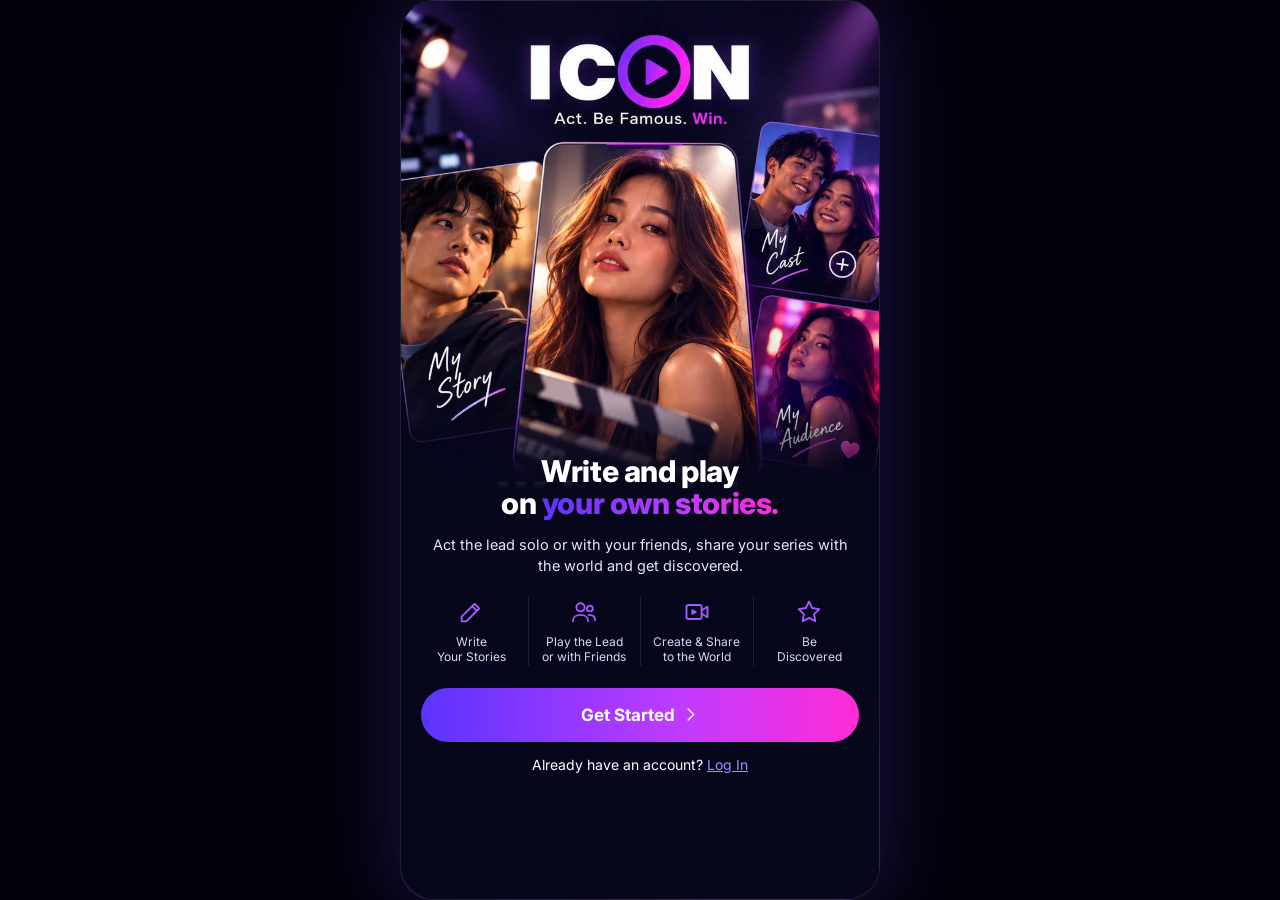
==== commit 370ab822: "Messaging: inbox, DMs, group chats, emoji, attachments, reply, forward, people list/profiles, block " ====
--- a/index.html
+++ b/index.html
@@ -11,5 +11,6 @@
 <script src="ui.js"></script>
 <script src="social.js"></script>
 <script src="create.js"></script>
+<script src="messages.js"></script>
 
 </body></html>
--- a/styles.css
+++ b/styles.css
@@ -576,3 +576,153 @@
 .epr.me{background:rgba(124,77,255,.2);border:1px solid #8f66ff;box-shadow:0 0 0 3px rgba(124,77,255,.12)}
 .epnew{align-self:flex-start;font-size:9.5px;font-weight:700;color:#fff;background:linear-gradient(90deg,#5b34ff,#ff2bd6);padding:1px 7px;border-radius:8px}
 .dtop .lrow{margin-top:8px}
+.zp{position:absolute;left:50%;bottom:calc(138px + var(--safe-b));transform:translateX(-50%);z-index:9;display:flex;gap:4px;padding:4px;border-radius:20px;background:rgba(0,0,0,.45);backdrop-filter:blur(8px)}
+.zp button{min-width:34px;height:28px;padding:0 6px;border-radius:14px;font-size:12px;font-weight:700;color:#fff}
+.zp button.on{background:#fff;color:#111}
+.zlab{position:absolute;left:50%;top:42%;transform:translateX(-50%);z-index:9;font-size:30px;font-weight:700;text-shadow:0 2px 10px #000;opacity:0;transition:opacity .25s;pointer-events:none}
+.zlab.show{opacity:1}
+.camstage{touch-action:none}
+.fc.clr{color:#c58bff;border-color:transparent;background:none}
+.fchips{display:flex;flex-wrap:wrap;gap:6px;max-height:22vh;overflow-y:auto}
+.fchips .chip{height:28px;padding:0 10px;font-size:12px}
+.fc.tag{background:rgba(124,77,255,.18);border-color:transparent;color:#d9c8ff;cursor:default}
+/* tabs v3: spaced pill tabs (Revolut-style) */
+.tabs{gap:8px;border-bottom:0;margin:6px -14px 4px;padding:2px 14px;align-items:center}
+.tabs button{padding:0 16px;height:36px;border-radius:18px;font-size:14.5px;font-weight:600;color:#a8a6c8;border:0;background:transparent;transition:background .15s,color .15s}
+.tabs button.on{background:#f4f2ff;color:#14143a;border:0}
+.tabs3{gap:8px;border-bottom:0;padding:4px 14px;margin:6px -14px 4px}
+.tabs3 button{height:36px;padding:0 10px;border-radius:18px;font-size:14px;color:#a8a6c8;border:0;background:rgba(255,255,255,.06)}
+.tabs3 button.on{background:#f4f2ff;color:#14143a;border:0}
+img.fl,.lbr img.fl,.pod img.fl{width:1.25em;height:.94em;border-radius:2px;object-fit:cover;flex:none}
+
+/* ===== v4: comfortable spacing + Instagram/TikTok type scale ===== */
+.screen{padding:calc(var(--safe-t) + 8px) 16px calc(104px + var(--safe-b))}
+h2{font-size:17px}h3{font-size:15px}
+.sm{font-size:13.5px}.xs{font-size:12px}
+.btn{height:46px;font-size:15px;border-radius:12px}
+.btn.sm{height:34px;font-size:13.5px;border-radius:10px;padding:0 14px}
+.chip{height:34px;padding:0 14px;border-radius:17px;font-size:13.5px}
+.chips{gap:8px}.chips.sub{margin-top:12px}
+.field{height:50px;border-radius:14px;margin-bottom:12px}.field input,.field select{font-size:15px}
+.field.sm2{height:46px;margin:6px 0 10px}
+.card{padding:16px;border-radius:16px}
+.sec{margin:26px 0 12px}.sec h2{font-size:17px}.sec a,.link{font-size:13.5px}
+.hdr{height:50px;margin-bottom:6px}.hbtn{width:40px;height:40px}.hbtn svg.i{width:24px;height:24px}
+.htitle{font-size:17px}.htitle.left{font-size:20px}
+.fc{height:34px;font-size:13.5px;padding:0 12px 0 14px;border-radius:17px;gap:6px}.fc svg.i{width:14px;height:14px}
+.fline{margin:10px -16px 10px;padding:0 16px;gap:8px}
+.tabs{margin:8px -16px 6px;padding:2px 16px;gap:8px}
+.tabs button{font-size:15px;height:38px;padding:0 17px;border-radius:19px}
+.tabs3{margin:8px -16px 6px;padding:4px 16px}.tabs3 button{font-size:14.5px;height:38px}
+.hs{gap:12px}
+.eg{margin:10px -16px 0;gap:3px}
+.egm{font-size:12px;left:8px;bottom:7px}.egt{font-size:12.5px;left:8px;right:8px;bottom:26px;line-height:1.25}.egm svg.i{width:13px;height:13px}
+.urow{padding:11px 0;gap:12px}
+.cta{padding:14px 16px;margin-top:26px;gap:12px;border-radius:16px}.cta b{font-size:15px}
+.hero2{margin:0 -16px;height:390px}.hbtns{left:16px;bottom:18px;gap:10px}
+.stats{padding:14px 0}.stats b{font-size:18px}.stats span{font-size:12.5px}
+.pstats b{font-size:17px}.pstats span{font-size:12.5px}
+.lbr{padding:12px;margin-bottom:10px;gap:12px}.lbr .rk{font-size:18px}.lbr img:not(.fl){width:60px;height:52px}
+.nrow{padding:13px 0;gap:12px}.nrow .nt{font-size:14px;line-height:1.4}
+.cmi{padding:12px 0;gap:11px}.cmt{font-size:14.5px;line-height:1.4}.cmh{font-size:13px}.cmh b{font-size:13.5px}.cmh .mute{font-size:12px}
+.cmlink,.cmview{font-size:12.5px}.cmlk{font-size:12px}.cmhead b{font-size:16px}
+.cmfield{height:42px}.cmfield input{font-size:15px}.cmpost{font-size:14.5px}.cmrb{font-size:12.5px;padding:8px 12px}
+.drow{min-height:54px}.drows .drow{font-size:15px}
+.epr{padding:10px 8px}.eph{font-size:14px}.epd{font-size:12px}.epr .epn{font-size:16px}
+.rinfo{font-size:14px}.rail2{gap:18px;right:10px}.rail2 span{font-size:12.5px}
+nav{height:60px}
+nav button.cr{position:relative;width:64px;height:60px;justify-content:flex-end;padding-bottom:7px}
+nav button.cr .crc{position:absolute;top:-16px;left:50%;margin-left:-25px;width:50px;height:50px;border-radius:50%;display:grid;place-items:center;background:linear-gradient(135deg,#5b34ff 0%,#a43bff 55%,#ff2bd6 100%);color:#fff;box-shadow:0 0 0 5px #0a0a22,0 8px 22px rgba(168,59,255,.55)}
+nav button.cr .crc svg.i{width:26px;height:26px;stroke-width:2.4}
+nav button.cr span{color:#d9a6ff}
+nav button.cr:active .crc{transform:scale(.94)}
+nav button span{font-size:10.5px}
+.hin{left:16px;right:64px;bottom:62px}.hin h1{font-size:28px}.htag{font-size:19px}.hmeta{font-size:12.5px;margin-top:7px}
+.hmute{right:16px;bottom:18px;width:34px;height:34px}.hdots{left:16px;right:16px}
+.shero{margin:0 -16px;height:320px}.sinfo{left:16px;right:16px;bottom:14px}.sinfo h1{font-size:26px}
+.ptabs{margin:0 -16px}.stop{left:14px;right:14px}
+.rinfo{left:16px}
+.clip .rinfo{bottom:96px}
+.rail2{bottom:104px}.player .rail2{bottom:80px}.player .rinfo{bottom:26px}
+
+/* ===== Get started (landing) ===== */
+.screen.gsl{padding:0 20px calc(18px + var(--safe-b));background:#07071c;display:flex;flex-direction:column}
+.gs-hero{margin:0 -20px;position:relative;-webkit-mask-image:linear-gradient(#000 82%,transparent);mask-image:linear-gradient(#000 82%,transparent)}
+.gs-hero img{display:block;width:100%;height:auto}
+.gs-h{font-size:30px;line-height:1.08;text-align:center;font-weight:800;letter-spacing:-.4px;margin:-34px 0 0;position:relative}
+.gs-p{font-size:15px;line-height:1.45;color:#e6e4ff;text-align:center;margin:14px 6px 0}
+.gs-feat{display:grid;grid-template-columns:repeat(4,1fr);margin:20px -6px 0}
+.gs-feat div{display:flex;flex-direction:column;align-items:center;gap:8px;text-align:center;font-size:12px;line-height:1.25;color:#d9d7f5;padding:2px 4px;border-left:1px solid rgba(255,255,255,.1)}
+.gs-feat div:first-child{border-left:0}
+.gs-feat svg.i{width:28px;height:28px;color:#a35bff;stroke-width:1.6}
+.gs-cta{height:54px;border-radius:27px;font-size:17px;font-weight:700;margin-top:22px}
+.gs-dots{display:flex;justify-content:center;gap:9px;margin:16px 0 0}.gs-dots i{width:9px;height:9px;border-radius:50%;background:rgba(255,255,255,.22)}.gs-dots i.on{background:#ff2bd6}
+.gs-login{margin:14px 0 0;font-size:14px}
+.screen.gsl>*{flex:none}.gs-p{font-size:14.5px}
+/* quick sign-in */
+.soc{display:grid;gap:10px;margin:2px 0 16px}
+.socb{display:flex;align-items:center;justify-content:center;gap:10px;height:50px;border-radius:25px;background:rgba(255,255,255,.07);border:1px solid rgba(255,255,255,.2);font-size:15px;font-weight:600;color:#fff;position:relative}
+.socb svg{position:absolute;left:18px}
+.socb:active{background:rgba(255,255,255,.14)}
+.socor{display:flex;align-items:center;gap:12px;margin:0 0 16px;color:var(--mute);font-size:13px}.socor i{flex:1;height:1px;background:var(--line)}
+.socme{display:flex;align-items:center;gap:12px;padding:12px 14px;border-radius:14px;background:rgba(255,255,255,.06);border:1px solid var(--line);margin-bottom:14px}.socme svg{flex:none}
+
+/* ---------- Messaging ---------- */
+.crow{display:flex;gap:12px;align-items:center;padding:10px 0;cursor:pointer;border-bottom:1px solid rgba(255,255,255,.05)}
+.crow b{font-size:14px}.crow .row.sp{gap:8px;align-items:center}
+.cbd{min-width:20px;height:20px;border-radius:10px;background:var(--grad);font-size:11px;font-weight:800;display:inline-grid;place-items:center;padding:0 6px;flex:none}
+.mutei svg{width:12px;height:12px;vertical-align:-1px;color:var(--mute)}
+.mstrip{display:flex;gap:14px;overflow-x:auto;padding:4px 0 12px;scrollbar-width:none}.mstrip::-webkit-scrollbar{display:none}
+.mstrip button{display:flex;flex-direction:column;align-items:center;gap:5px;width:58px;flex:none;color:#fff}
+.gav{position:relative;display:inline-block;flex:none}.gav img{position:absolute;border-radius:50%;object-fit:cover;border:2px solid var(--bg)}
+.gsel .bx{width:22px;height:22px;border-radius:50%;border:1.5px solid #6b6d99;display:grid;place-items:center;flex:none}
+.gsel.on .bx{background:#6a3dff;border-color:#6a3dff}.gsel .bx svg{width:13px;height:13px;stroke-width:3}
+.gchips{display:flex;flex-wrap:wrap;gap:6px;margin:0 0 6px}.gchips:empty{display:none}
+.gchip{display:inline-flex;align-items:center;gap:6px;background:var(--card2);border:1px solid var(--line);border-radius:16px;padding:3px 8px 3px 4px;font-size:12.5px;color:#fff}
+.gchip .ring{border-width:1px}.gchip svg{width:12px;height:12px}
+.gbar{position:sticky;bottom:0;padding:10px 0 4px;background:linear-gradient(transparent,var(--bg) 30%)}
+/* thread */
+.chat{position:absolute;inset:0;display:flex;flex-direction:column;padding-top:var(--safe-t)}
+.chead{display:flex;align-items:center;gap:8px;padding:6px 10px 8px 6px;border-bottom:1px solid var(--line);background:rgba(6,6,26,.9);backdrop-filter:blur(10px);flex:none}
+.chead .typ{color:#c9a8ff}
+.msgs{flex:1;overflow-y:auto;padding:10px 12px 8px;display:flex;flex-direction:column;gap:2px;scrollbar-width:none}.msgs::-webkit-scrollbar{display:none}
+.mday{text-align:center;margin:12px 0 6px}.mday span{font-size:11px;color:var(--mute);background:rgba(255,255,255,.07);border-radius:10px;padding:3px 10px}
+.mrow{display:flex;align-items:flex-end;gap:6px;max-width:100%}.mrow.me{justify-content:flex-end}.mrow.st{margin-top:7px}
+.mav{width:26px;flex:none}
+.mcol{display:flex;flex-direction:column;max-width:78%;min-width:0}.mrow.me .mcol{align-items:flex-end}
+.mnm{font-size:11px;color:#c9a8ff;margin:0 8px 2px;font-weight:600}
+.mb{position:relative;padding:7px 10px 6px;border-radius:17px;font-size:14px;line-height:1.35;word-break:break-word;cursor:pointer;text-align:left}
+.mb.me{background:var(--grad);border-bottom-right-radius:5px;color:#fff}
+.mb.th{background:var(--card2);border:1px solid var(--line);border-bottom-left-radius:5px;color:#fff}
+.mtx{white-space:pre-wrap}.mtm{font-size:10px;opacity:.65;margin-left:8px;float:right;margin-top:5px}
+.mb.eo{background:none;border:0;padding:0;font-size:38px;line-height:1.15}.mb.eo .mtm{display:none}
+.mb.hasatt{padding:4px}.mb.hasatt .mtx{display:block;padding:4px 6px 2px}.mb.hasatt .mtm{padding:0 6px 2px}
+.mfw{font-size:11px;opacity:.75;display:flex;align-items:center;gap:4px;margin-bottom:3px;font-style:italic}.mfw svg{width:12px;height:12px}
+.mq{border-left:3px solid rgba(255,255,255,.7);background:rgba(0,0,0,.22);border-radius:8px;padding:4px 8px;margin-bottom:5px;font-size:12px;display:flex;flex-direction:column;gap:1px;cursor:pointer}
+.mq b{font-size:11.5px}.mq span{opacity:.85;display:-webkit-box;-webkit-line-clamp:2;-webkit-box-orient:vertical;overflow:hidden}
+.matt{display:block;width:min(230px,60vw);max-height:300px;object-fit:cover;border-radius:13px;background:#000}
+.vph{position:relative;overflow:hidden;min-height:120px}.vph img{width:100%;height:100%;object-fit:cover;opacity:.7;max-height:300px}.vph span{position:absolute;left:8px;bottom:8px;font-size:11px;background:rgba(0,0,0,.55);padding:3px 8px;border-radius:9px;display:flex;gap:5px;align-items:center}.vph svg{width:13px;height:13px}
+.mfile{display:flex;gap:10px;align-items:center;padding:6px 8px;min-width:200px;max-width:240px}
+.mfi{width:38px;height:38px;border-radius:10px;background:rgba(255,255,255,.18);display:grid;place-items:center;flex:none}
+.mfile b{font-size:13px;display:block}.mfile small{font-size:11px;opacity:.75}
+.mrx{display:flex;gap:4px;margin:-6px 6px 3px;position:relative;z-index:1}.mrx.me{justify-content:flex-end}
+.mrx button{background:#1c1f45;border:1px solid var(--line);border-radius:11px;font-size:12px;padding:1px 7px;color:#fff}.mrx button.on{border-color:#a05bff;background:#2a1f5c}
+.mblk{font-size:12px;color:var(--mute);padding:6px 10px;font-style:italic}.mblk button{color:#a98bff;margin-left:6px;text-decoration:underline}
+.typing{display:flex;gap:4px;padding:11px 14px}.typing i{width:6px;height:6px;border-radius:50%;background:#a9a8c8;animation:tp 1s infinite}.typing i:nth-child(2){animation-delay:.15s}.typing i:nth-child(3){animation-delay:.3s}
+@keyframes tp{0%,60%,100%{transform:translateY(0);opacity:.5}30%{transform:translateY(-4px);opacity:1}}
+.mrow.flash .mb{animation:fl 1.2s}@keyframes fl{0%,60%{box-shadow:0 0 0 3px rgba(255,255,255,.7)}100%{box-shadow:none}}
+.comp{display:flex;align-items:flex-end;gap:8px;padding:8px 10px calc(10px + var(--safe-b));border-top:1px solid var(--line);background:var(--bg);flex:none}
+.cib{width:38px;height:38px;border-radius:50%;background:var(--card2);display:grid;place-items:center;flex:none;color:#fff}
+.cin{flex:1;display:flex;align-items:flex-end;background:var(--card);border:1px solid var(--line);border-radius:20px;padding:0 4px 0 12px;min-width:0}
+.cin:focus-within{border-color:var(--v2)}
+.cin textarea{flex:1;background:none;border:0;outline:0;color:#fff;font:inherit;font-size:14px;resize:none;padding:9px 0;max-height:110px;line-height:1.3;min-width:0}
+.cemo{width:34px;height:36px;display:grid;place-items:center;color:var(--mute);flex:none}
+.csend{width:38px;height:38px;border-radius:50%;background:var(--grad);display:grid;place-items:center;flex:none;color:#fff}.csend[disabled]{opacity:.35}.csend svg{width:18px;height:18px}
+.rbar{display:flex;align-items:center;gap:10px;padding:8px 12px;background:var(--card);border-top:1px solid var(--line);border-left:3px solid #a05bff;flex:none}.rbar b{font-size:12px;color:#c9a8ff}.rbi{color:#c9a8ff;display:flex}
+.emo{background:var(--card);border-top:1px solid var(--line);padding:6px 8px 8px;flex:none;max-height:236px;overflow-y:auto}
+.etabs{display:flex;gap:4px;margin-bottom:4px}.etabs button{flex:1;font-size:19px;padding:4px 0;border-radius:10px;opacity:.55}.etabs button.on{background:rgba(255,255,255,.1);opacity:1}
+.erec,.egrid2{display:grid;grid-template-columns:repeat(8,1fr);gap:2px}.erec{padding-bottom:4px;margin-bottom:4px;border-bottom:1px solid var(--line)}
+.erec button,.egrid2 button{font-size:23px;padding:4px 0;border-radius:8px}.egrid2 button:active,.erec button:active{background:rgba(255,255,255,.12)}
+.cblk{padding:14px 16px calc(14px + var(--safe-b));text-align:center;font-size:13px;color:var(--mute);border-top:1px solid var(--line);display:flex;flex-direction:column;align-items:center;flex:none}
+.qrx{display:flex;justify-content:space-between;background:var(--card2);border-radius:26px;padding:6px 8px;margin:0 0 8px}.qrx button{font-size:26px;width:46px;height:46px;border-radius:50%}.qrx button.on{background:rgba(160,91,255,.35)}
+.pview{position:absolute;inset:0;z-index:95;background:rgba(0,0,0,.92);display:grid;place-items:center}.pview img{max-width:100%;max-height:100%;object-fit:contain}.pview .hbtn{position:absolute;top:calc(var(--safe-t) + 10px);right:10px;background:rgba(255,255,255,.15)}
